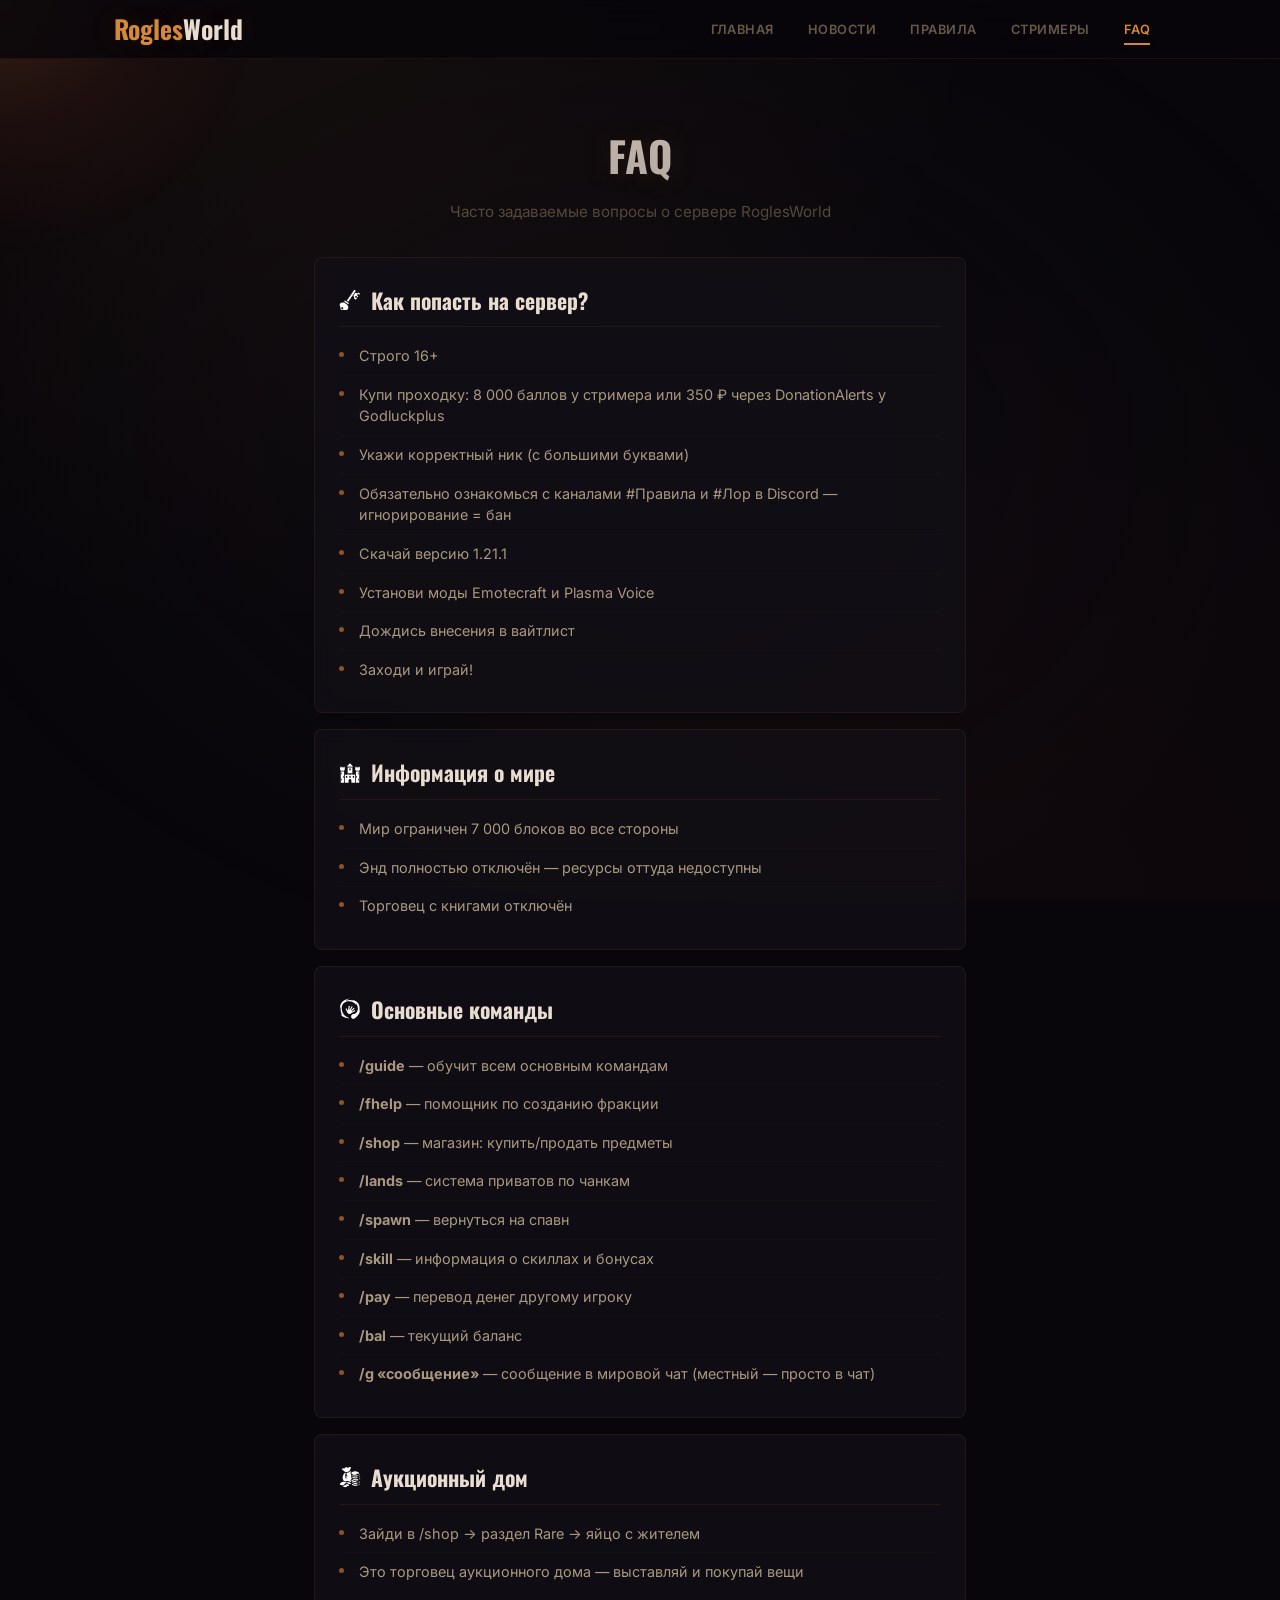
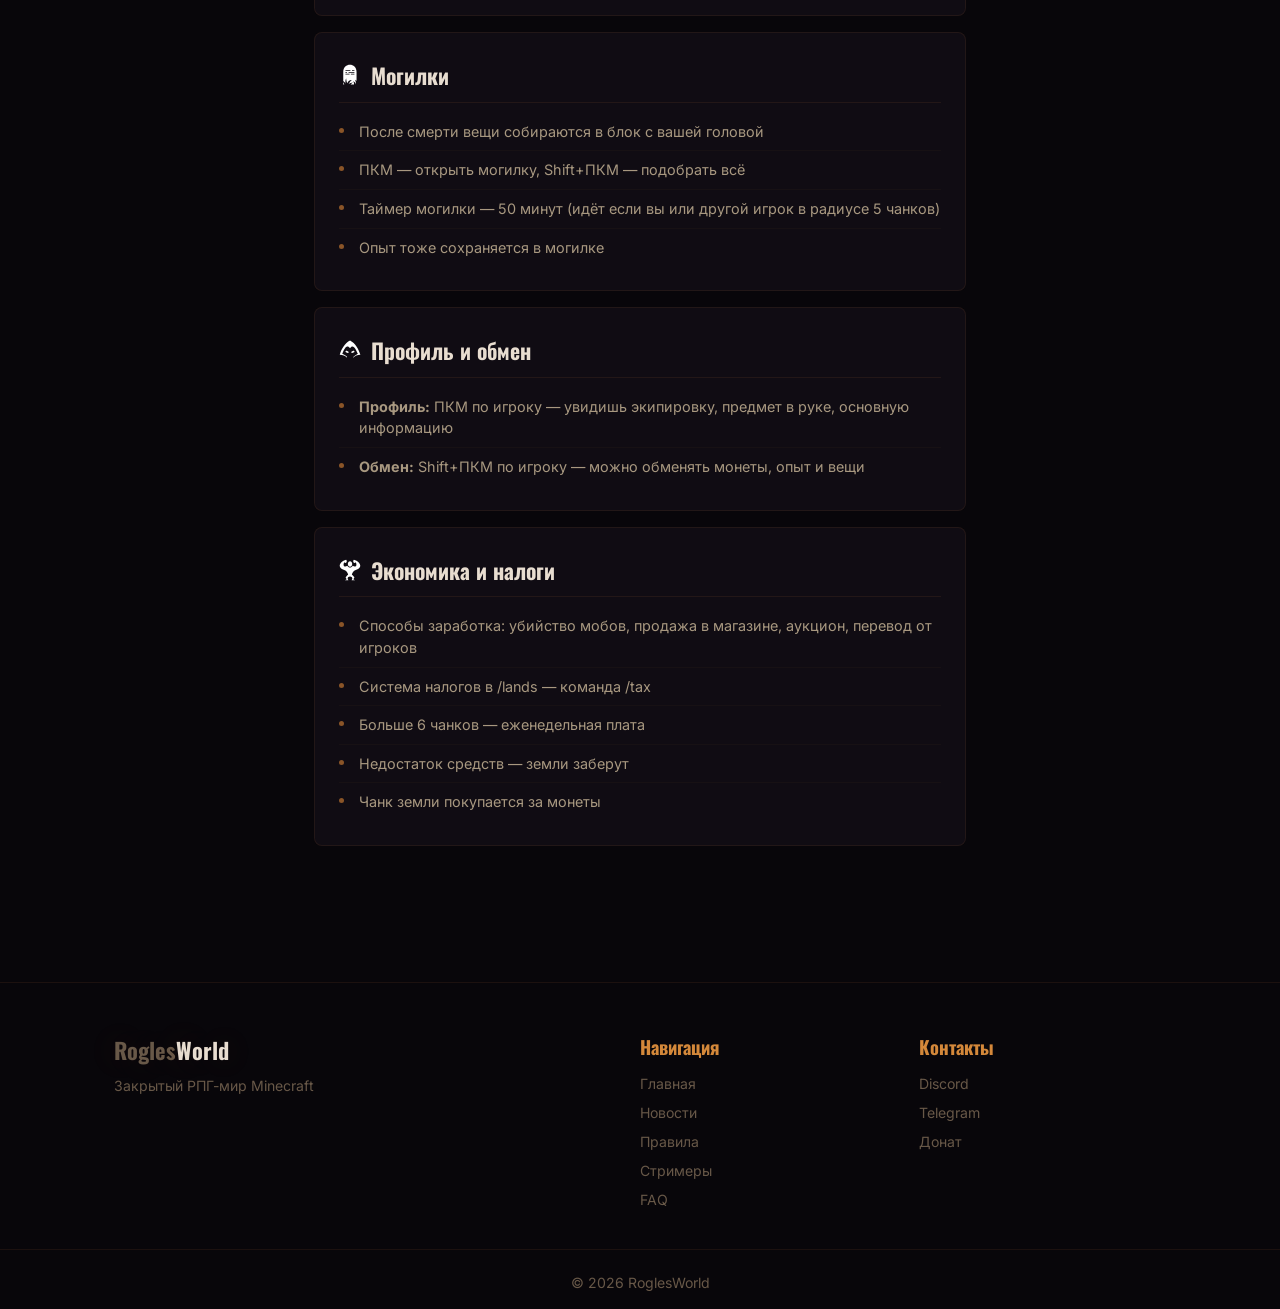
==== faq.html @ ba413aa5 "Add FAQ page from Discord, add nav links on all pages" ====
<!DOCTYPE html>
<html lang="ru">
<head>
    <meta charset="UTF-8">
    <meta name="viewport" content="width=device-width, initial-scale=1.0">
    <title>FAQ — RoglesWorld</title>
    <link rel="stylesheet" href="style.css">
</head>
<body>
    <nav>
        <div class="wrap">
            <a href="index.html" class="brand">Rogles<span>World</span></a>
            <button class="burger" id="burger" aria-label="Меню"><span></span><span></span><span></span></button>
            <ul class="menu" id="navLinks">
                <li><a href="index.html">Главная</a></li>
                <li><a href="news.html">Новости</a></li>
                <li><a href="rules.html">Правила</a></li>
                <li><a href="partners.html">Стримеры</a></li>
                <li><a href="faq.html" class="on">FAQ</a></li>
            </ul>
        </div>
    </nav>

    <main class="faq">
        <h1>FAQ</h1>
        <p class="sub">Часто задаваемые вопросы о сервере RoglesWorld</p>

        <div class="rb reveal">
            <h2><img src="icons/key.svg" alt="" width="22" height="22">Как попасть на сервер?</h2>
            <ul>
                <li>Строго 16+</li>
                <li>Купи проходку: 8 000 баллов у стримера или 350 ₽ через DonationAlerts у Godluckplus</li>
                <li>Укажи корректный ник (с большими буквами)</li>
                <li>Обязательно ознакомься с каналами #Правила и #Лор в Discord — игнорирование = бан</li>
                <li>Скачай версию 1.21.1</li>
                <li>Установи моды Emotecraft и Plasma Voice</li>
                <li>Дождись внесения в вайтлист</li>
                <li>Заходи и играй!</li>
            </ul>
        </div>

        <div class="rb reveal">
            <h2><img src="icons/battlement.svg" alt="" width="22" height="22">Информация о мире</h2>
            <ul>
                <li>Мир ограничен 7 000 блоков во все стороны</li>
                <li>Энд полностью отключён — ресурсы оттуда недоступны</li>
                <li>Торговец с книгами отключён</li>
            </ul>
        </div>

        <div class="rb reveal">
            <h2><img src="icons/magic-swirl.svg" alt="" width="22" height="22">Основные команды</h2>
            <ul>
                <li><strong>/guide</strong> — обучит всем основным командам</li>
                <li><strong>/fhelp</strong> — помощник по созданию фракции</li>
                <li><strong>/shop</strong> — магазин: купить/продать предметы</li>
                <li><strong>/lands</strong> — система приватов по чанкам</li>
                <li><strong>/spawn</strong> — вернуться на спавн</li>
                <li><strong>/skill</strong> — информация о скиллах и бонусах</li>
                <li><strong>/pay</strong> — перевод денег другому игроку</li>
                <li><strong>/bal</strong> — текущий баланс</li>
                <li><strong>/g «сообщение»</strong> — сообщение в мировой чат (местный — просто в чат)</li>
            </ul>
        </div>

        <div class="rb reveal">
            <h2><img src="icons/cash.svg" alt="" width="22" height="22">Аукционный дом</h2>
            <ul>
                <li>Зайди в /shop → раздел Rare → яйцо с жителем</li>
                <li>Это торговец аукционного дома — выставляй и покупай вещи</li>
            </ul>
        </div>

        <div class="rb reveal">
            <h2><img src="icons/tombstone.svg" alt="" width="22" height="22">Могилки</h2>
            <ul>
                <li>После смерти вещи собираются в блок с вашей головой</li>
                <li>ПКМ — открыть могилку, Shift+ПКМ — подобрать всё</li>
                <li>Таймер могилки — 50 минут (идёт если вы или другой игрок в радиусе 5 чанков)</li>
                <li>Опыт тоже сохраняется в могилке</li>
            </ul>
        </div>

        <div class="rb reveal">
            <h2><img src="icons/hooded-figure.svg" alt="" width="22" height="22">Профиль и обмен</h2>
            <ul>
                <li><strong>Профиль:</strong> ПКМ по игроку — увидишь экипировку, предмет в руке, основную информацию</li>
                <li><strong>Обмен:</strong> Shift+ПКМ по игроку — можно обменять монеты, опыт и вещи</li>
            </ul>
        </div>

        <div class="rb reveal">
            <h2><img src="icons/muscle-up.svg" alt="" width="22" height="22">Экономика и налоги</h2>
            <ul>
                <li>Способы заработка: убийство мобов, продажа в магазине, аукцион, перевод от игроков</li>
                <li>Система налогов в /lands — команда /tax</li>
                <li>Больше 6 чанков — еженедельная плата</li>
                <li>Недостаток средств — земли заберут</li>
                <li>Чанк земли покупается за монеты</li>
            </ul>
        </div>
    </main>

    <footer class="foot">
        <div class="wrap">
            <div><a href="index.html" class="brand">Rogles<span>World</span></a><p>Закрытый РПГ-мир Minecraft</p></div>
            <div><h4>Навигация</h4><a href="index.html">Главная</a><a href="news.html">Новости</a><a href="rules.html">Правила</a><a href="partners.html">Стримеры</a><a href="faq.html">FAQ</a></div>
            <div><h4>Контакты</h4><a href="https://discord.com/invite/syaFtpHVnV" target="_blank">Discord</a><a href="https://t.me/roglesworld" target="_blank">Telegram</a><a href="https://www.donationalerts.com/r/godluckplus" target="_blank">Донат</a></div>
        </div>
        <div class="copy"><p>&copy; 2026 RoglesWorld</p></div>
    </footer>
    <script src="script.js"></script>
</body>
</html>
---- style.css ----
@import url('https://fonts.googleapis.com/css2?family=Oswald:wght@400;500;600;700&family=Inter:wght@400;500;600;700&display=swap');

*{margin:0;padding:0;box-sizing:border-box}

:root{
    --bg:#08060a;
    --bg2:#0d0b10;
    --surface:rgba(18,15,22,0.85);
    --surface2:rgba(24,20,30,0.9);
    --border:rgba(200,121,58,0.1);
    --border2:rgba(200,121,58,0.2);
    --copper:#d4883a;
    --copper-light:#e8a555;
    --copper-dim:#8a5528;
    --copper-glow:rgba(212,136,58,0.15);
    --copper-glow2:rgba(212,136,58,0.06);
    --rust:#c04030;
    --rust-glow:rgba(192,64,48,0.15);
    --text:#e8ddd0;
    --text2:#a89880;
    --text3:#685848;
    --green:#5ab848;
    --green-glow:rgba(90,184,72,0.2);
}

html{scroll-behavior:smooth}

body{
    font-family:'Inter',sans-serif;
    background:var(--bg);color:var(--text);
    line-height:1.7;font-size:16px;overflow-x:hidden;
}

body::before{
    content:'';position:fixed;inset:0;z-index:0;pointer-events:none;
    background:
        radial-gradient(ellipse at 20% 0%,rgba(212,136,58,0.06) 0%,transparent 50%),
        radial-gradient(ellipse at 80% 100%,rgba(192,64,48,0.04) 0%,transparent 50%),
        radial-gradient(ellipse at 50% 50%,rgba(18,15,22,0.5) 0%,transparent 80%);
    animation:bgShift 20s ease infinite alternate;
}

@keyframes bgShift{
    0%{background-position:0% 0%}
    50%{background-position:50% 50%}
    100%{background-position:100% 100%}
}

.mouse-glow{
    position:fixed;pointer-events:none;z-index:0;
    width:600px;height:600px;
    border-radius:50%;
    background:radial-gradient(circle,rgba(212,136,58,0.18) 0%,rgba(192,64,48,0.08) 30%,transparent 60%);
    transform:translate(-50%,-50%);
    transition:left 0.3s ease-out,top 0.3s ease-out;
    will-change:left,top;
}

.particle{
    position:fixed;pointer-events:none;z-index:0;
    width:2px;height:2px;
    border-radius:50%;
    background:var(--copper);
    opacity:0;
    animation:particleFloat linear infinite;
}

@keyframes particleFloat{
    0%{opacity:0;transform:translateY(0) scale(1)}
    10%{opacity:0.8}
    90%{opacity:0.2}
    100%{opacity:0;transform:translateY(-100vh) scale(0.3)}
}

.wrap{max-width:1100px;margin:0 auto;padding:0 24px;position:relative;z-index:1}

nav{
    position:fixed;top:0;left:0;right:0;z-index:100;
    background:rgba(8,6,10,0.8);backdrop-filter:blur(20px);
    border-bottom:1px solid var(--border);
}

nav .wrap{display:flex;align-items:center;justify-content:space-between;height:58px}

.brand{
    font-family:'Oswald',cursive;font-size:1.6rem;font-weight:700;
    color:var(--copper);text-decoration:none;
    text-shadow:0 0 30px var(--copper-glow);
}

.brand span{color:var(--text)}

.menu{display:flex;list-style:none;gap:2px}

.menu a{
    color:var(--text3);text-decoration:none;
    padding:8px 16px;font-size:0.8rem;font-weight:600;
    letter-spacing:0.5px;transition:all 0.3s;
    text-transform:uppercase;position:relative;
}

.menu a:hover{color:var(--text)}

.menu a.on{color:var(--copper)}

.menu a.on::after{
    content:'';position:absolute;bottom:0;left:16px;right:16px;
    height:2px;background:var(--copper);
    box-shadow:0 0 8px var(--copper-glow);
}

.burger{display:none;flex-direction:column;gap:5px;background:none;border:none;cursor:pointer;padding:4px}
.burger span{display:block;width:22px;height:2px;background:var(--copper);border-radius:1px;transition:0.3s}

.hero{
    padding:160px 0 100px;position:relative;overflow:hidden;
}

.hero::before{
    content:'';position:absolute;top:0;left:50%;transform:translateX(-50%);
    width:800px;height:800px;
    background:radial-gradient(circle,rgba(212,136,58,0.08) 0%,transparent 60%);
    pointer-events:none;
}

.hero .wrap{position:relative}

.hero-badge{
    display:inline-flex;align-items:center;gap:8px;
    font-size:0.75rem;font-weight:600;color:var(--green);
    text-transform:uppercase;letter-spacing:1.5px;
    margin-bottom:24px;
    background:rgba(90,184,72,0.06);
    border:1px solid rgba(90,184,72,0.15);
    padding:6px 16px;
    border-radius:20px;
}

.hero-badge .dot{
    width:6px;height:6px;background:var(--green);border-radius:50%;
    box-shadow:0 0 8px var(--green-glow);
    animation:pulse 2s ease infinite;
}

@keyframes pulse{0%,100%{opacity:1;transform:scale(1)}50%{opacity:.4;transform:scale(.8)}}

.hero h1{
    font-family:'Oswald',cursive;font-size:clamp(3.8rem,11vw,7rem);
    font-weight:700;line-height:0.95;margin-bottom:28px;
    color:var(--text);position:relative;
}

.hero h1 em{
    font-style:normal;color:var(--copper);
    text-shadow:0 0 40px var(--copper-glow);
}

.hero-desc{
    font-size:1.2rem;color:var(--text2);
    max-width:500px;margin-bottom:32px;line-height:1.7;
}

.hero-stats{display:flex;gap:0;flex-wrap:wrap;margin-bottom:32px}

.hs{
    padding:12px 28px;position:relative;
    text-align:center;
}

.hs:not(:last-child)::after{
    content:'';position:absolute;right:0;top:20%;bottom:20%;
    width:1px;background:var(--border2);
}

.hs strong{
    font-family:'Oswald',cursive;font-size:1.7rem;
    color:var(--copper);line-height:1.2;display:block;
    text-shadow:0 0 20px var(--copper-glow);
}

.hs span{font-size:0.68rem;color:var(--text3);text-transform:uppercase;letter-spacing:1.5px}

.hero-btns{display:flex;gap:12px;flex-wrap:wrap}

.btn{
    display:inline-flex;align-items:center;gap:6px;
    background:var(--copper);color:var(--bg);
    text-decoration:none;padding:10px 24px;
    font-size:0.88rem;font-weight:700;
    border:none;cursor:pointer;transition:all 0.3s;
    font-family:'Inter',sans-serif;border-radius:6px;
    box-shadow:0 0 20px rgba(212,136,58,0.15);
}

.btn:hover{
    box-shadow:0 0 30px rgba(212,136,58,0.3);
    transform:translateY(-1px);
}

.btn.outline{
    background:transparent;color:var(--copper);
    border:1px solid var(--border2);
    box-shadow:none;
}

.btn.outline:hover{
    background:var(--copper-glow2);
    border-color:var(--copper);
    box-shadow:0 0 20px var(--copper-glow);
}

.btn.rust{background:var(--rust);box-shadow:0 0 20px var(--rust-glow)}
.btn.rust:hover{box-shadow:0 0 30px rgba(192,64,48,0.3)}

.sep{
    height:1px;margin:0 auto;max-width:120px;
    background:linear-gradient(90deg,transparent,var(--border2),transparent);
}

section{position:relative;z-index:1}

.features{padding:80px 0 60px}

.features h2{
    font-family:'Oswald',cursive;font-size:2.2rem;
    color:var(--text);margin-bottom:8px;
}

.features .sub{color:var(--text3);margin-bottom:40px;font-size:0.95rem}

.fgrid{
    display:grid;grid-template-columns:repeat(4,1fr);gap:16px;
}

.fc{
    background:var(--surface);backdrop-filter:blur(10px);
    border:1px solid var(--border);
    padding:24px 20px;transition:all 0.3s;
    border-radius:8px;position:relative;overflow:hidden;
}

.fc::before{
    content:'';position:absolute;top:0;left:0;right:0;height:2px;
    background:linear-gradient(90deg,transparent,var(--copper-glow),transparent);
    opacity:0;transition:opacity 0.3s;
}

.fc:hover{
    border-color:var(--copper);
    transform:translateY(-6px) scale(1.02);
    box-shadow:0 12px 40px rgba(0,0,0,0.4),0 0 30px var(--copper-glow);
}

.fc:hover::before{opacity:1}

.fc:hover .fi{
    background:rgba(0,210,255,0.18);
    border-color:rgba(0,210,255,0.3);
    transform:scale(1.1);
    box-shadow:0 0 20px rgba(0,210,255,0.15);
}

.fc .fi{
    width:40px;height:40px;margin-bottom:14px;display:flex;
    align-items:center;justify-content:center;
    background:rgba(0,210,255,0.1);border-radius:8px;
    border:1px solid rgba(0,210,255,0.15);
    transition:all 0.3s;
}

.fc .fi svg{width:20px;height:20px;fill:var(--copper)}

.fc .fi img{width:28px;height:28px}

.fc h3{
    font-family:'Oswald',cursive;font-size:1.25rem;
    color:var(--text);margin-bottom:6px;font-weight:700;
}

.fc p{color:var(--text2);font-size:0.88rem;line-height:1.5}

.pass{padding:80px 0;position:relative}

.pass::before{
    content:'';position:absolute;top:0;left:0;right:0;bottom:0;
    background:
        radial-gradient(ellipse at 30% 50%,rgba(212,136,58,0.04) 0%,transparent 50%),
        radial-gradient(ellipse at 70% 50%,rgba(192,64,48,0.03) 0%,transparent 50%);
    pointer-events:none;
}

.pass h2{
    font-family:'Oswald',cursive;font-size:2.2rem;
    color:var(--text);text-align:center;margin-bottom:8px;
}

.pass .sub{text-align:center;color:var(--text3);margin-bottom:40px;font-size:0.92rem}

.pgrid{display:grid;grid-template-columns:1fr 1fr;gap:20px;position:relative;z-index:1}

.pc{
    background:var(--surface);backdrop-filter:blur(10px);
    border:1px solid var(--border);
    padding:28px 24px;position:relative;
    border-radius:10px;overflow:hidden;
    transition:all 0.3s;
}

.pc:hover{
    border-color:var(--copper);
    box-shadow:0 12px 40px rgba(0,0,0,0.4),0 0 25px var(--copper-glow2);
    transform:translateY(-4px);
}

.pc::before{
    content:'';position:absolute;top:0;left:0;right:0;height:3px;
    border-radius:10px 10px 0 0;
}

.pc:first-child::before{background:linear-gradient(90deg,var(--copper),var(--copper-light))}
.pc:last-child::before{background:linear-gradient(90deg,var(--rust),var(--copper))}

.pc .tag{
    position:absolute;top:16px;right:16px;
    background:var(--copper-glow);color:var(--copper);
    font-size:0.65rem;font-weight:700;
    padding:4px 10px;text-transform:uppercase;letter-spacing:1px;
    border-radius:4px;
}

.pc:last-child .tag{background:var(--rust-glow);color:var(--rust)}

.pc h3{
    font-family:'Oswald',cursive;font-size:1.5rem;
    color:var(--text);margin-bottom:8px;font-weight:700;
}

.pc .price{
    font-size:1.4rem;font-weight:700;color:var(--copper);margin-bottom:16px;
    text-shadow:0 0 15px var(--copper-glow);
}

.pc .price span{
    font-size:0.85rem;font-weight:400;color:var(--text3);
    text-shadow:none;
}

.pl{list-style:none;margin-bottom:20px}

.pl li{
    padding:7px 0 7px 20px;color:var(--text2);
    font-size:0.9rem;position:relative;
    border-bottom:1px solid rgba(200,121,58,0.05);
}

.pl li::before{
    content:'';position:absolute;left:0;top:14px;
    width:6px;height:6px;border-radius:50%;
    background:var(--copper-dim);
}

.steps{padding:80px 0}

.steps h2{
    font-family:'Oswald',cursive;font-size:2.2rem;
    color:var(--text);text-align:center;margin-bottom:40px;
}

.srow{
    display:flex;gap:20px;flex-wrap:wrap;justify-content:center;
    position:relative;
}

.srow::before{
    content:'';position:absolute;top:28px;left:10%;right:10%;
    height:2px;background:linear-gradient(90deg,transparent,var(--border2),var(--border2),transparent);
    z-index:0;
}

.sc{
    background:var(--surface);backdrop-filter:blur(10px);
    border:1px solid var(--border);
    padding:24px 28px;text-align:center;width:180px;
    border-radius:8px;position:relative;z-index:1;
    transition:all 0.3s;cursor:pointer;
    text-decoration:none;display:block;
    color:inherit;
}

.sc:hover{
    border-color:var(--copper);
    transform:translateY(-6px) scale(1.05);
    box-shadow:0 12px 40px rgba(0,0,0,0.5),0 0 35px var(--copper-glow);
}

.sc:hover .sn{
    background:var(--copper);color:var(--bg);
    box-shadow:0 0 20px var(--copper-glow);
}

.sc .sn{
    font-family:'Oswald',cursive;font-size:1.4rem;
    color:var(--copper);margin-bottom:6px;font-weight:700;
    width:40px;height:40px;display:inline-flex;
    align-items:center;justify-content:center;
    background:var(--copper-glow);border-radius:50%;
    text-shadow:0 0 10px var(--copper-glow);
    transition:all 0.3s;
}

.sc h4{font-size:0.88rem;color:var(--text);margin-bottom:4px;font-weight:600}

.sc p{color:var(--text3);font-size:0.78rem;line-height:1.4}

.modal-overlay{
    position:fixed;inset:0;z-index:200;
    background:rgba(0,0,0,0.7);backdrop-filter:blur(6px);
    display:none;align-items:center;justify-content:center;
    opacity:0;transition:opacity 0.3s;
}

.modal-overlay.on{display:flex;opacity:1}

.modal{
    background:var(--surface2);backdrop-filter:blur(20px);
    border:1px solid var(--border2);
    padding:36px 32px;max-width:420px;width:90%;
    border-radius:12px;text-align:center;
    position:relative;
    box-shadow:0 20px 60px rgba(0,0,0,0.5),0 0 40px var(--copper-glow2);
    transform:scale(0.9);transition:transform 0.3s;
}

.modal-overlay.on .modal{transform:scale(1)}

.modal-close{
    position:absolute;top:12px;right:16px;
    background:none;border:none;color:var(--text3);
    font-size:1.4rem;cursor:pointer;line-height:1;
    transition:color 0.2s;
}

.modal-close:hover{color:var(--copper)}

.modal h3{
    font-family:'Oswald',cursive;font-size:1.5rem;
    color:var(--text);margin-bottom:12px;font-weight:700;
}

.modal p{color:var(--text2);font-size:0.95rem;line-height:1.6}

.modal .modal-icon{
    font-size:2.5rem;margin-bottom:16px;display:block;
}

.warn{
    max-width:580px;margin:0 auto;
    background:rgba(192,64,48,0.06);
    border:1px solid rgba(192,64,48,0.12);
    padding:16px 24px;text-align:center;
    color:var(--text2);font-size:0.9rem;
    border-radius:8px;
}

.warn::before{content:'⚠ '}

.news-sec{padding:80px 0}

.news-sec h2{
    font-family:'Oswald',cursive;font-size:2.2rem;
    color:var(--text);text-align:center;margin-bottom:8px;
}

.news-sec .sub{text-align:center;color:var(--text3);margin-bottom:24px;font-size:0.92rem}

.tgbox{max-width:580px;margin:0 auto}

.news-sec .more{text-align:center;margin-top:20px}

.foot{
    border-top:1px solid var(--border);padding:48px 0 0;margin-top:40px;
}

.foot .wrap{display:grid;grid-template-columns:2fr 1fr 1fr;gap:32px;padding-bottom:32px}

.foot .brand{font-size:1.4rem}

.foot p{color:var(--text3);margin-top:6px;font-size:0.88rem;line-height:1.5}

.foot h4{font-family:'Oswald',cursive;color:var(--copper);margin-bottom:10px;font-size:1.15rem}

.foot a{display:block;color:var(--text3);text-decoration:none;margin-bottom:5px;font-size:0.88rem;transition:color 0.2s}

.foot a:hover{color:var(--copper)}

.foot .copy{border-top:1px solid var(--border);padding:16px 0;text-align:center;color:var(--text3);font-size:0.78rem}

.rules{max-width:700px;margin:0 auto;padding:120px 24px 80px}

.rules h1{
    font-family:'Oswald',cursive;font-size:2.6rem;
    color:var(--text);margin-bottom:32px;
    text-shadow:0 0 30px var(--copper-glow);
}

.rb{
    background:var(--surface);backdrop-filter:blur(10px);
    border:1px solid var(--border);
    padding:24px;margin-bottom:16px;border-radius:8px;
}

.rb h2{
    font-family:'Oswald',cursive;font-size:1.35rem;
    color:var(--text);margin-bottom:10px;font-weight:700;
    border-bottom:1px solid var(--border);padding-bottom:8px;
    display:flex;align-items:center;gap:10px;
}

.rb h2 img{width:22px;height:22px;flex-shrink:0}

.rb ul{list-style:none}

.rb li{
    padding:8px 0 8px 20px;color:var(--text2);
    font-size:0.9rem;position:relative;line-height:1.5;
    border-bottom:1px solid rgba(200,121,58,0.04);
}

.rb li::before{
    content:'';position:absolute;left:0;top:15px;
    width:5px;height:5px;border-radius:50%;background:var(--copper-dim);
}

.rb li:last-child{border:none}

.rb li.sub{padding-left:32px;color:var(--text3);font-size:0.85rem}
.rb li.sub::before{width:4px;height:4px;background:var(--text3)}

.mapp{padding-top:58px;min-height:100vh;display:flex;flex-direction:column}
.mapp iframe{width:100%;height:calc(100vh - 58px);border:none}

.partners{max-width:720px;margin:0 auto;padding:120px 24px 80px;text-align:center}

.partners h1{
    font-family:'Oswald',cursive;font-size:2.6rem;
    color:var(--text);margin-bottom:8px;
    text-shadow:0 0 30px var(--copper-glow);
}

.partners .sub{text-align:center;color:var(--text3);margin-bottom:32px;font-size:0.95rem}

.pn{
    display:flex;gap:20px;text-align:left;
    background:var(--surface);backdrop-filter:blur(10px);
    border:1px solid var(--border);
    padding:24px;margin-bottom:16px;border-radius:10px;
    transition:all 0.3s;
}

.pn:hover{border-color:var(--border2);box-shadow:0 4px 20px rgba(0,0,0,0.2)}

.pa{
    width:60px;height:60px;min-width:60px;
    background:linear-gradient(135deg,var(--copper-dim),var(--copper));
    border-radius:10px;display:flex;align-items:center;justify-content:center;
    font-size:1.4rem;font-weight:700;color:var(--bg);
    position:relative;overflow:hidden;
    box-shadow:0 0 20px var(--copper-glow);
}

.pa .av{position:absolute;inset:0;width:100%;height:100%;object-fit:cover;display:none;border-radius:10px}
.pa .av.on{display:block}
.pa .av.on+.fb{display:none}

.pi h3{font-size:1.15rem;color:var(--text);font-weight:600;margin-bottom:2px}

.pi .role{
    color:var(--copper);font-size:0.72rem;font-weight:600;
    text-transform:uppercase;letter-spacing:0.5px;margin-bottom:6px;
}

.pi .desc{color:var(--text2);font-size:0.9rem;line-height:1.5;margin-bottom:10px}

.pi .links{display:flex;gap:8px;flex-wrap:wrap}

.pi .links a{
    background:var(--copper-glow2);color:var(--copper);
    text-decoration:none;padding:5px 12px;border-radius:6px;
    font-size:0.78rem;font-weight:600;border:1px solid var(--border);
    transition:all 0.2s;
}

.pi .links a:hover{
    background:var(--copper-glow);border-color:var(--copper);
    box-shadow:0 0 10px var(--copper-glow);
}

.bcome{
    text-align:center;background:var(--surface);backdrop-filter:blur(10px);
    border:1px solid var(--border);padding:28px;border-radius:10px;
}

.bcome h2{font-family:'Oswald',cursive;font-size:1.5rem;color:var(--text);margin-bottom:8px}

.bcome p{color:var(--text2);max-width:400px;margin:0 auto 12px;font-size:0.9rem}

.newsp{max-width:700px;margin:0 auto;padding:120px 24px 80px;text-align:center}

.newsp h1{
    font-family:'Oswald',cursive;font-size:2.6rem;
    color:var(--text);margin-bottom:8px;
    text-shadow:0 0 30px var(--copper-glow);
}

.newsp .sub{text-align:center;color:var(--text3);margin-bottom:32px;font-size:0.95rem}

.faq{max-width:700px;margin:0 auto;padding:120px 24px 80px;text-align:center}

.faq h1{
    font-family:'Oswald',cursive;font-size:2.6rem;
    color:var(--text);margin-bottom:8px;
    text-shadow:0 0 30px var(--copper-glow);
}

.faq .sub{text-align:center;color:var(--text3);margin-bottom:32px;font-size:0.95rem}

.faq .rb{text-align:left}

.njoin{
    text-align:center;background:var(--surface);backdrop-filter:blur(10px);
    border:1px solid var(--border);padding:24px;margin-top:28px;border-radius:10px;
}

.njoin p{color:var(--text2);margin-bottom:12px;font-size:0.9rem}

.tg-empty{
    text-align:center;padding:48px 24px;
    background:var(--glass);backdrop-filter:blur(16px);
    border:1px solid var(--glass-border);border-radius:14px;
}

.tg-empty p{color:var(--text2);margin-bottom:18px;font-size:1.05rem}

.reveal{
    opacity:0;
    transform:translateY(40px);
    transition:opacity 0.7s ease,transform 0.7s ease;
}
.reveal.visible{
    opacity:1;
    transform:translateY(0);
}

.hero-badge,.hero h1,.hero-desc,.hero-stats,.hero-btns{
    opacity:0;
    transform:translateY(30px);
}
.hero-badge.on,.hero h1.on,.hero-desc.on,.hero-stats.on,.hero-btns.on{
    opacity:1;
    transform:translateY(0);
    transition:opacity 0.6s ease,transform 0.6s ease;
}

.fc{transition:all 0.4s cubic-bezier(0.175,0.885,0.32,1.275)}
.pc{transition:all 0.4s cubic-bezier(0.175,0.885,0.32,1.275)}
.sc{transition:all 0.4s cubic-bezier(0.175,0.885,0.32,1.275)}

@media(max-width:768px){
    .burger{display:flex}
    .menu{
        display:none;position:absolute;top:58px;left:0;right:0;
        flex-direction:column;background:rgba(8,6,10,0.95);
        backdrop-filter:blur(20px);
        padding:16px;border-bottom:1px solid var(--border);
    }
    .menu.open{display:flex}
    .burger.on span:nth-child(1){transform:rotate(45deg) translate(5px,5px)}
    .burger.on span:nth-child(2){opacity:0}
    .burger.on span:nth-child(3){transform:rotate(-45deg) translate(5px,-5px)}
    .fgrid{grid-template-columns:1fr 1fr}
    .pgrid{grid-template-columns:1fr}
    .srow{flex-direction:column;align-items:center}
    .srow::before{display:none}
    .sc{width:100%;max-width:260px}
    .foot .wrap{grid-template-columns:1fr;text-align:center}
    .pn{flex-direction:column;align-items:center;text-align:center}
    .pi .links{justify-content:center}
    .hero{text-align:center}
    .hero-desc{margin-left:auto;margin-right:auto}
    .hero-stats{justify-content:center}
    .hero-btns{justify-content:center}
}

@media(max-width:480px){
    .fgrid{grid-template-columns:1fr}
    .hs{padding:8px 16px}
}
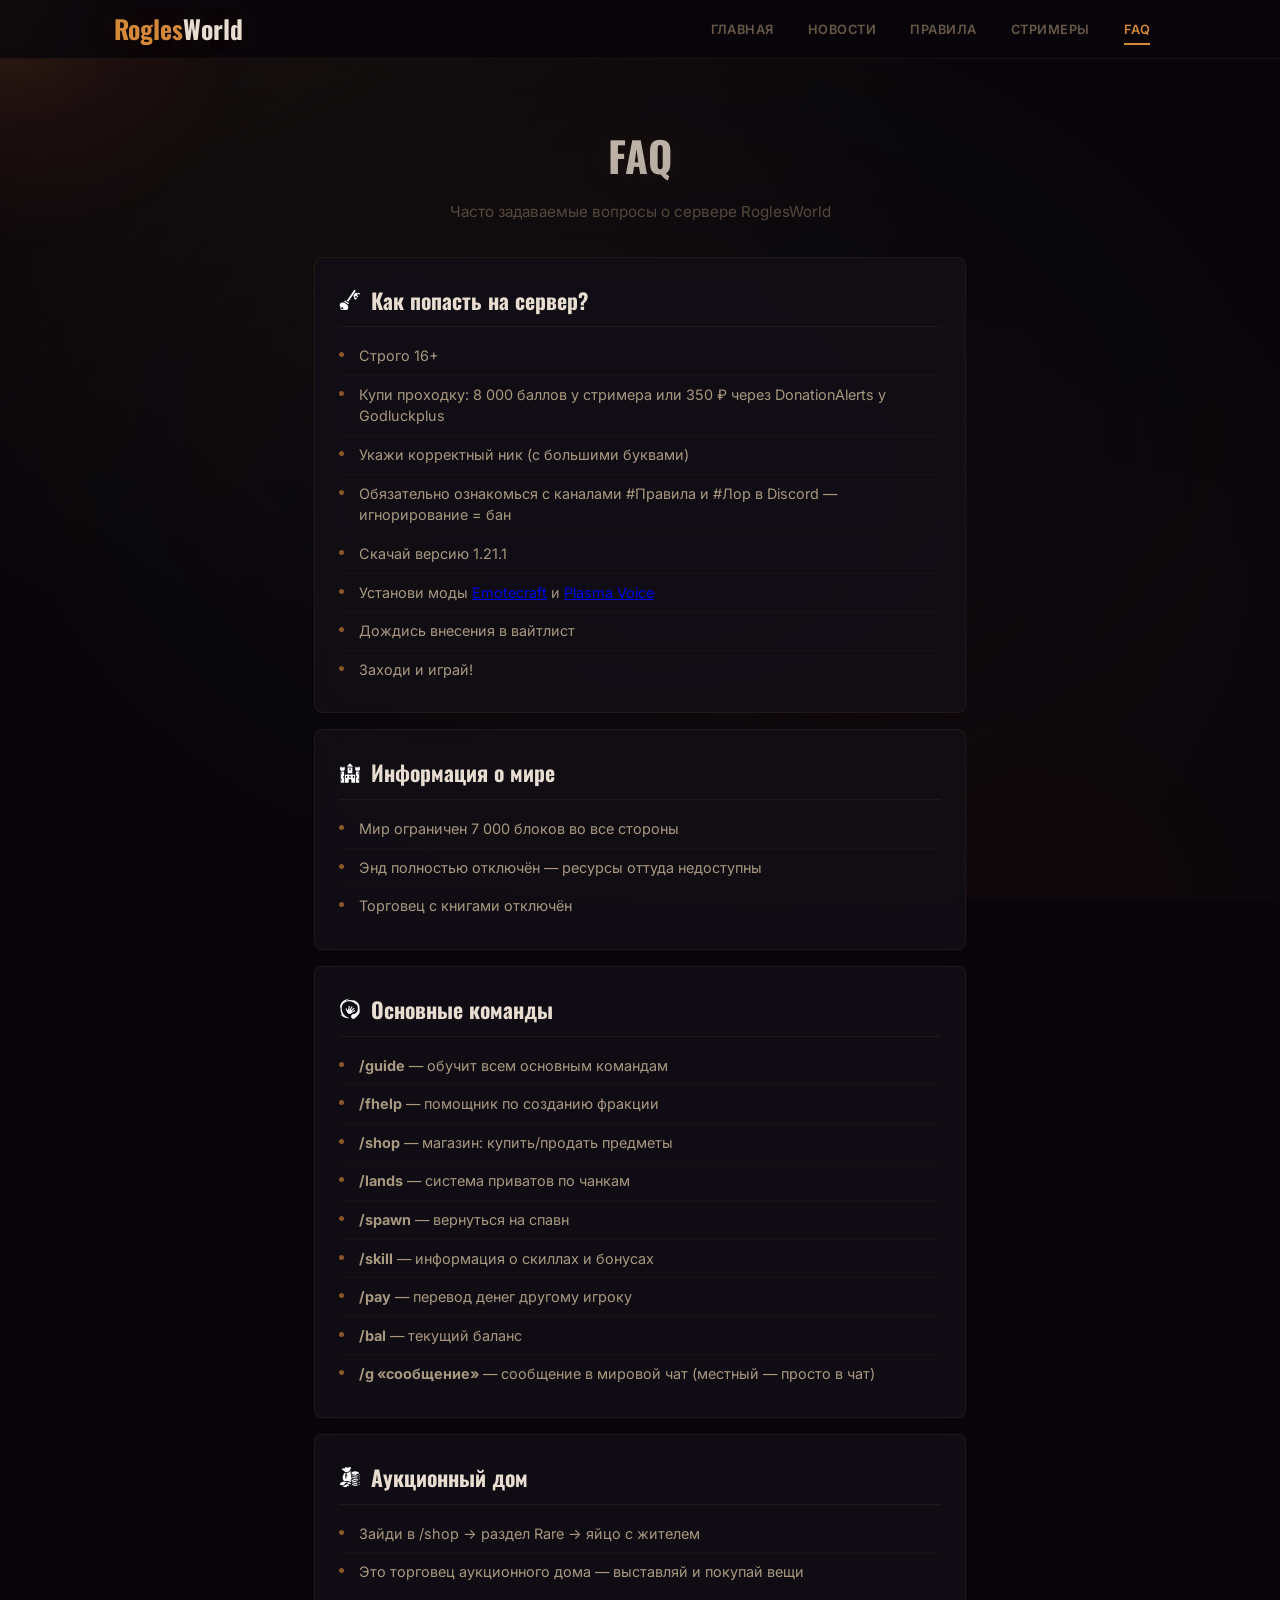
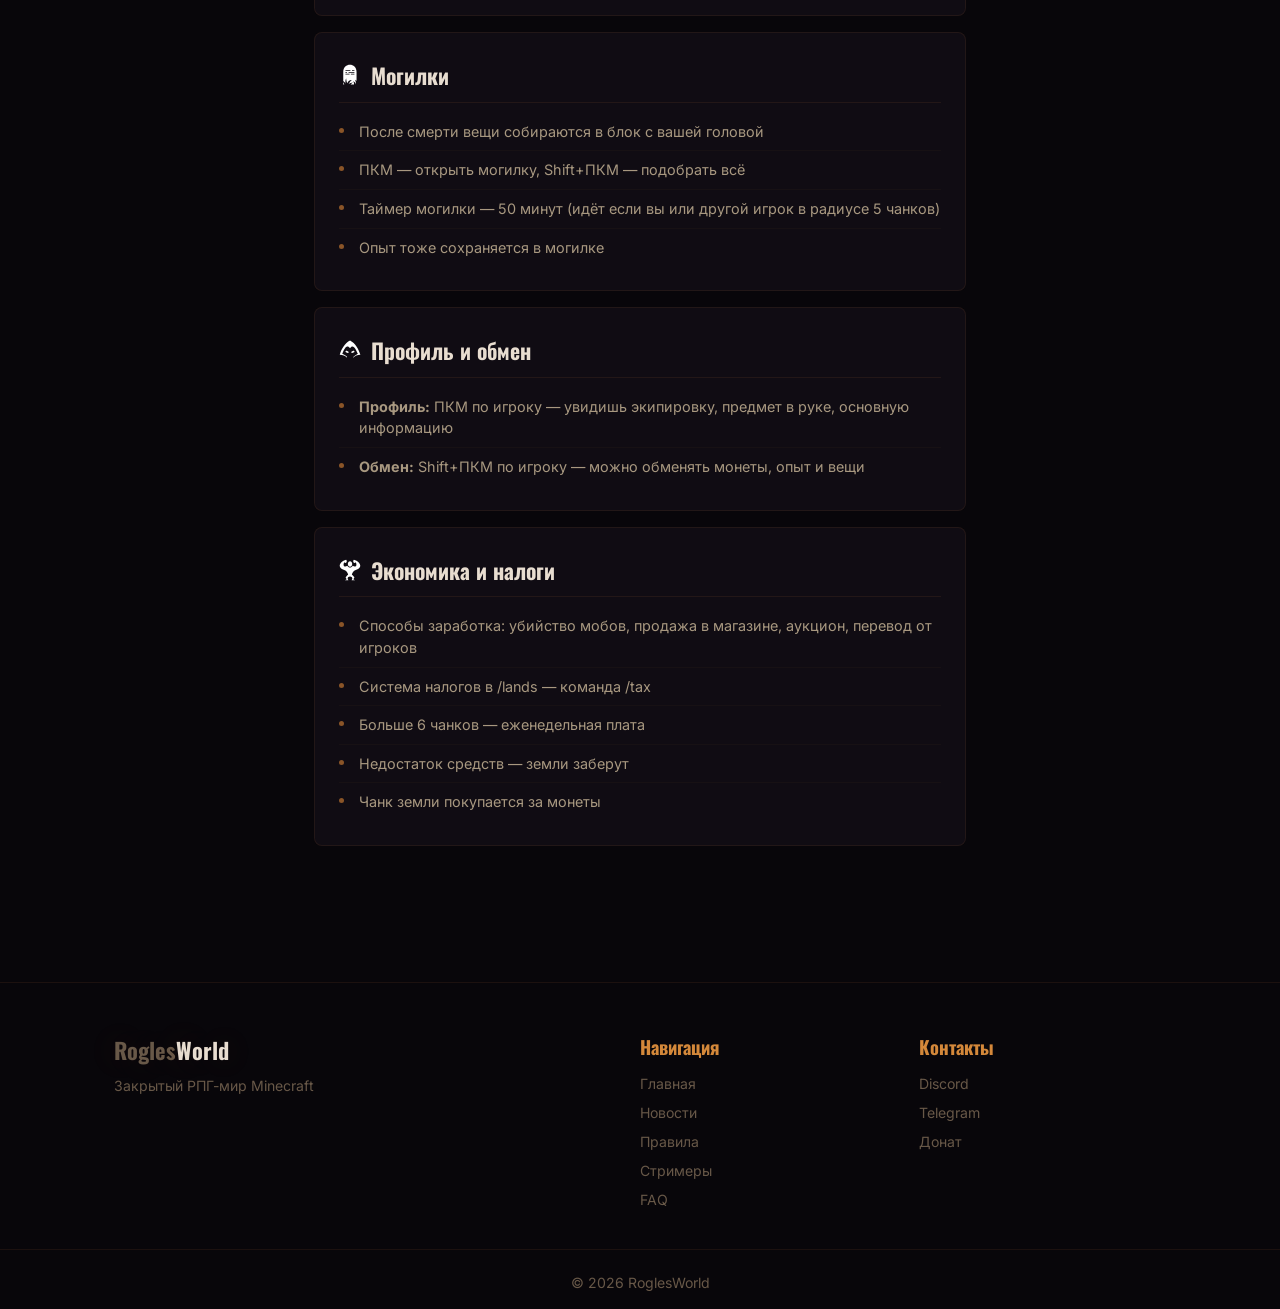
==== commit f5a83c3a: "Add favicon, specific mod links, minify CSS/JS, exclude backups from deploy" ====
--- a/faq.html
+++ b/faq.html
@@ -4,6 +4,7 @@
     <meta charset="UTF-8">
     <meta name="viewport" content="width=device-width, initial-scale=1.0">
     <title>FAQ — RoglesWorld</title>
+    <link rel="icon" type="image/svg+xml" href="favicon.svg">
     <link rel="stylesheet" href="style.css">
 </head>
 <body>
@@ -33,7 +34,7 @@
                 <li>Укажи корректный ник (с большими буквами)</li>
                 <li>Обязательно ознакомься с каналами #Правила и #Лор в Discord — игнорирование = бан</li>
                 <li>Скачай версию 1.21.1</li>
-                <li>Установи моды Emotecraft и Plasma Voice</li>
+                <li>Установи моды <a href="https://modrinth.com/mod/emotecraft" target="_blank">Emotecraft</a> и <a href="https://modrinth.com/mod/plasmo-voice" target="_blank">Plasma Voice</a></li>
                 <li>Дождись внесения в вайтлист</li>
                 <li>Заходи и играй!</li>
             </ul>
--- a/style.css
+++ b/style.css
@@ -1,697 +1 @@
-@import url('https://fonts.googleapis.com/css2?family=Oswald:wght@400;500;600;700&family=Inter:wght@400;500;600;700&display=swap');
-
-*{margin:0;padding:0;box-sizing:border-box}
-
-:root{
-    --bg:#08060a;
-    --bg2:#0d0b10;
-    --surface:rgba(18,15,22,0.85);
-    --surface2:rgba(24,20,30,0.9);
-    --border:rgba(200,121,58,0.1);
-    --border2:rgba(200,121,58,0.2);
-    --copper:#d4883a;
-    --copper-light:#e8a555;
-    --copper-dim:#8a5528;
-    --copper-glow:rgba(212,136,58,0.15);
-    --copper-glow2:rgba(212,136,58,0.06);
-    --rust:#c04030;
-    --rust-glow:rgba(192,64,48,0.15);
-    --text:#e8ddd0;
-    --text2:#a89880;
-    --text3:#685848;
-    --green:#5ab848;
-    --green-glow:rgba(90,184,72,0.2);
-}
-
-html{scroll-behavior:smooth}
-
-body{
-    font-family:'Inter',sans-serif;
-    background:var(--bg);color:var(--text);
-    line-height:1.7;font-size:16px;overflow-x:hidden;
-}
-
-body::before{
-    content:'';position:fixed;inset:0;z-index:0;pointer-events:none;
-    background:
-        radial-gradient(ellipse at 20% 0%,rgba(212,136,58,0.06) 0%,transparent 50%),
-        radial-gradient(ellipse at 80% 100%,rgba(192,64,48,0.04) 0%,transparent 50%),
-        radial-gradient(ellipse at 50% 50%,rgba(18,15,22,0.5) 0%,transparent 80%);
-    animation:bgShift 20s ease infinite alternate;
-}
-
-@keyframes bgShift{
-    0%{background-position:0% 0%}
-    50%{background-position:50% 50%}
-    100%{background-position:100% 100%}
-}
-
-.mouse-glow{
-    position:fixed;pointer-events:none;z-index:0;
-    width:600px;height:600px;
-    border-radius:50%;
-    background:radial-gradient(circle,rgba(212,136,58,0.18) 0%,rgba(192,64,48,0.08) 30%,transparent 60%);
-    transform:translate(-50%,-50%);
-    transition:left 0.3s ease-out,top 0.3s ease-out;
-    will-change:left,top;
-}
-
-.particle{
-    position:fixed;pointer-events:none;z-index:0;
-    width:2px;height:2px;
-    border-radius:50%;
-    background:var(--copper);
-    opacity:0;
-    animation:particleFloat linear infinite;
-}
-
-@keyframes particleFloat{
-    0%{opacity:0;transform:translateY(0) scale(1)}
-    10%{opacity:0.8}
-    90%{opacity:0.2}
-    100%{opacity:0;transform:translateY(-100vh) scale(0.3)}
-}
-
-.wrap{max-width:1100px;margin:0 auto;padding:0 24px;position:relative;z-index:1}
-
-nav{
-    position:fixed;top:0;left:0;right:0;z-index:100;
-    background:rgba(8,6,10,0.8);backdrop-filter:blur(20px);
-    border-bottom:1px solid var(--border);
-}
-
-nav .wrap{display:flex;align-items:center;justify-content:space-between;height:58px}
-
-.brand{
-    font-family:'Oswald',cursive;font-size:1.6rem;font-weight:700;
-    color:var(--copper);text-decoration:none;
-    text-shadow:0 0 30px var(--copper-glow);
-}
-
-.brand span{color:var(--text)}
-
-.menu{display:flex;list-style:none;gap:2px}
-
-.menu a{
-    color:var(--text3);text-decoration:none;
-    padding:8px 16px;font-size:0.8rem;font-weight:600;
-    letter-spacing:0.5px;transition:all 0.3s;
-    text-transform:uppercase;position:relative;
-}
-
-.menu a:hover{color:var(--text)}
-
-.menu a.on{color:var(--copper)}
-
-.menu a.on::after{
-    content:'';position:absolute;bottom:0;left:16px;right:16px;
-    height:2px;background:var(--copper);
-    box-shadow:0 0 8px var(--copper-glow);
-}
-
-.burger{display:none;flex-direction:column;gap:5px;background:none;border:none;cursor:pointer;padding:4px}
-.burger span{display:block;width:22px;height:2px;background:var(--copper);border-radius:1px;transition:0.3s}
-
-.hero{
-    padding:160px 0 100px;position:relative;overflow:hidden;
-}
-
-.hero::before{
-    content:'';position:absolute;top:0;left:50%;transform:translateX(-50%);
-    width:800px;height:800px;
-    background:radial-gradient(circle,rgba(212,136,58,0.08) 0%,transparent 60%);
-    pointer-events:none;
-}
-
-.hero .wrap{position:relative}
-
-.hero-badge{
-    display:inline-flex;align-items:center;gap:8px;
-    font-size:0.75rem;font-weight:600;color:var(--green);
-    text-transform:uppercase;letter-spacing:1.5px;
-    margin-bottom:24px;
-    background:rgba(90,184,72,0.06);
-    border:1px solid rgba(90,184,72,0.15);
-    padding:6px 16px;
-    border-radius:20px;
-}
-
-.hero-badge .dot{
-    width:6px;height:6px;background:var(--green);border-radius:50%;
-    box-shadow:0 0 8px var(--green-glow);
-    animation:pulse 2s ease infinite;
-}
-
-@keyframes pulse{0%,100%{opacity:1;transform:scale(1)}50%{opacity:.4;transform:scale(.8)}}
-
-.hero h1{
-    font-family:'Oswald',cursive;font-size:clamp(3.8rem,11vw,7rem);
-    font-weight:700;line-height:0.95;margin-bottom:28px;
-    color:var(--text);position:relative;
-}
-
-.hero h1 em{
-    font-style:normal;color:var(--copper);
-    text-shadow:0 0 40px var(--copper-glow);
-}
-
-.hero-desc{
-    font-size:1.2rem;color:var(--text2);
-    max-width:500px;margin-bottom:32px;line-height:1.7;
-}
-
-.hero-stats{display:flex;gap:0;flex-wrap:wrap;margin-bottom:32px}
-
-.hs{
-    padding:12px 28px;position:relative;
-    text-align:center;
-}
-
-.hs:not(:last-child)::after{
-    content:'';position:absolute;right:0;top:20%;bottom:20%;
-    width:1px;background:var(--border2);
-}
-
-.hs strong{
-    font-family:'Oswald',cursive;font-size:1.7rem;
-    color:var(--copper);line-height:1.2;display:block;
-    text-shadow:0 0 20px var(--copper-glow);
-}
-
-.hs span{font-size:0.68rem;color:var(--text3);text-transform:uppercase;letter-spacing:1.5px}
-
-.hero-btns{display:flex;gap:12px;flex-wrap:wrap}
-
-.btn{
-    display:inline-flex;align-items:center;gap:6px;
-    background:var(--copper);color:var(--bg);
-    text-decoration:none;padding:10px 24px;
-    font-size:0.88rem;font-weight:700;
-    border:none;cursor:pointer;transition:all 0.3s;
-    font-family:'Inter',sans-serif;border-radius:6px;
-    box-shadow:0 0 20px rgba(212,136,58,0.15);
-}
-
-.btn:hover{
-    box-shadow:0 0 30px rgba(212,136,58,0.3);
-    transform:translateY(-1px);
-}
-
-.btn.outline{
-    background:transparent;color:var(--copper);
-    border:1px solid var(--border2);
-    box-shadow:none;
-}
-
-.btn.outline:hover{
-    background:var(--copper-glow2);
-    border-color:var(--copper);
-    box-shadow:0 0 20px var(--copper-glow);
-}
-
-.btn.rust{background:var(--rust);box-shadow:0 0 20px var(--rust-glow)}
-.btn.rust:hover{box-shadow:0 0 30px rgba(192,64,48,0.3)}
-
-.sep{
-    height:1px;margin:0 auto;max-width:120px;
-    background:linear-gradient(90deg,transparent,var(--border2),transparent);
-}
-
-section{position:relative;z-index:1}
-
-.features{padding:80px 0 60px}
-
-.features h2{
-    font-family:'Oswald',cursive;font-size:2.2rem;
-    color:var(--text);margin-bottom:8px;
-}
-
-.features .sub{color:var(--text3);margin-bottom:40px;font-size:0.95rem}
-
-.fgrid{
-    display:grid;grid-template-columns:repeat(4,1fr);gap:16px;
-}
-
-.fc{
-    background:var(--surface);backdrop-filter:blur(10px);
-    border:1px solid var(--border);
-    padding:24px 20px;transition:all 0.3s;
-    border-radius:8px;position:relative;overflow:hidden;
-}
-
-.fc::before{
-    content:'';position:absolute;top:0;left:0;right:0;height:2px;
-    background:linear-gradient(90deg,transparent,var(--copper-glow),transparent);
-    opacity:0;transition:opacity 0.3s;
-}
-
-.fc:hover{
-    border-color:var(--copper);
-    transform:translateY(-6px) scale(1.02);
-    box-shadow:0 12px 40px rgba(0,0,0,0.4),0 0 30px var(--copper-glow);
-}
-
-.fc:hover::before{opacity:1}
-
-.fc:hover .fi{
-    background:rgba(0,210,255,0.18);
-    border-color:rgba(0,210,255,0.3);
-    transform:scale(1.1);
-    box-shadow:0 0 20px rgba(0,210,255,0.15);
-}
-
-.fc .fi{
-    width:40px;height:40px;margin-bottom:14px;display:flex;
-    align-items:center;justify-content:center;
-    background:rgba(0,210,255,0.1);border-radius:8px;
-    border:1px solid rgba(0,210,255,0.15);
-    transition:all 0.3s;
-}
-
-.fc .fi svg{width:20px;height:20px;fill:var(--copper)}
-
-.fc .fi img{width:28px;height:28px}
-
-.fc h3{
-    font-family:'Oswald',cursive;font-size:1.25rem;
-    color:var(--text);margin-bottom:6px;font-weight:700;
-}
-
-.fc p{color:var(--text2);font-size:0.88rem;line-height:1.5}
-
-.pass{padding:80px 0;position:relative}
-
-.pass::before{
-    content:'';position:absolute;top:0;left:0;right:0;bottom:0;
-    background:
-        radial-gradient(ellipse at 30% 50%,rgba(212,136,58,0.04) 0%,transparent 50%),
-        radial-gradient(ellipse at 70% 50%,rgba(192,64,48,0.03) 0%,transparent 50%);
-    pointer-events:none;
-}
-
-.pass h2{
-    font-family:'Oswald',cursive;font-size:2.2rem;
-    color:var(--text);text-align:center;margin-bottom:8px;
-}
-
-.pass .sub{text-align:center;color:var(--text3);margin-bottom:40px;font-size:0.92rem}
-
-.pgrid{display:grid;grid-template-columns:1fr 1fr;gap:20px;position:relative;z-index:1}
-
-.pc{
-    background:var(--surface);backdrop-filter:blur(10px);
-    border:1px solid var(--border);
-    padding:28px 24px;position:relative;
-    border-radius:10px;overflow:hidden;
-    transition:all 0.3s;
-}
-
-.pc:hover{
-    border-color:var(--copper);
-    box-shadow:0 12px 40px rgba(0,0,0,0.4),0 0 25px var(--copper-glow2);
-    transform:translateY(-4px);
-}
-
-.pc::before{
-    content:'';position:absolute;top:0;left:0;right:0;height:3px;
-    border-radius:10px 10px 0 0;
-}
-
-.pc:first-child::before{background:linear-gradient(90deg,var(--copper),var(--copper-light))}
-.pc:last-child::before{background:linear-gradient(90deg,var(--rust),var(--copper))}
-
-.pc .tag{
-    position:absolute;top:16px;right:16px;
-    background:var(--copper-glow);color:var(--copper);
-    font-size:0.65rem;font-weight:700;
-    padding:4px 10px;text-transform:uppercase;letter-spacing:1px;
-    border-radius:4px;
-}
-
-.pc:last-child .tag{background:var(--rust-glow);color:var(--rust)}
-
-.pc h3{
-    font-family:'Oswald',cursive;font-size:1.5rem;
-    color:var(--text);margin-bottom:8px;font-weight:700;
-}
-
-.pc .price{
-    font-size:1.4rem;font-weight:700;color:var(--copper);margin-bottom:16px;
-    text-shadow:0 0 15px var(--copper-glow);
-}
-
-.pc .price span{
-    font-size:0.85rem;font-weight:400;color:var(--text3);
-    text-shadow:none;
-}
-
-.pl{list-style:none;margin-bottom:20px}
-
-.pl li{
-    padding:7px 0 7px 20px;color:var(--text2);
-    font-size:0.9rem;position:relative;
-    border-bottom:1px solid rgba(200,121,58,0.05);
-}
-
-.pl li::before{
-    content:'';position:absolute;left:0;top:14px;
-    width:6px;height:6px;border-radius:50%;
-    background:var(--copper-dim);
-}
-
-.steps{padding:80px 0}
-
-.steps h2{
-    font-family:'Oswald',cursive;font-size:2.2rem;
-    color:var(--text);text-align:center;margin-bottom:40px;
-}
-
-.srow{
-    display:flex;gap:20px;flex-wrap:wrap;justify-content:center;
-    position:relative;
-}
-
-.srow::before{
-    content:'';position:absolute;top:28px;left:10%;right:10%;
-    height:2px;background:linear-gradient(90deg,transparent,var(--border2),var(--border2),transparent);
-    z-index:0;
-}
-
-.sc{
-    background:var(--surface);backdrop-filter:blur(10px);
-    border:1px solid var(--border);
-    padding:24px 28px;text-align:center;width:180px;
-    border-radius:8px;position:relative;z-index:1;
-    transition:all 0.3s;cursor:pointer;
-    text-decoration:none;display:block;
-    color:inherit;
-}
-
-.sc:hover{
-    border-color:var(--copper);
-    transform:translateY(-6px) scale(1.05);
-    box-shadow:0 12px 40px rgba(0,0,0,0.5),0 0 35px var(--copper-glow);
-}
-
-.sc:hover .sn{
-    background:var(--copper);color:var(--bg);
-    box-shadow:0 0 20px var(--copper-glow);
-}
-
-.sc .sn{
-    font-family:'Oswald',cursive;font-size:1.4rem;
-    color:var(--copper);margin-bottom:6px;font-weight:700;
-    width:40px;height:40px;display:inline-flex;
-    align-items:center;justify-content:center;
-    background:var(--copper-glow);border-radius:50%;
-    text-shadow:0 0 10px var(--copper-glow);
-    transition:all 0.3s;
-}
-
-.sc h4{font-size:0.88rem;color:var(--text);margin-bottom:4px;font-weight:600}
-
-.sc p{color:var(--text3);font-size:0.78rem;line-height:1.4}
-
-.modal-overlay{
-    position:fixed;inset:0;z-index:200;
-    background:rgba(0,0,0,0.7);backdrop-filter:blur(6px);
-    display:none;align-items:center;justify-content:center;
-    opacity:0;transition:opacity 0.3s;
-}
-
-.modal-overlay.on{display:flex;opacity:1}
-
-.modal{
-    background:var(--surface2);backdrop-filter:blur(20px);
-    border:1px solid var(--border2);
-    padding:36px 32px;max-width:420px;width:90%;
-    border-radius:12px;text-align:center;
-    position:relative;
-    box-shadow:0 20px 60px rgba(0,0,0,0.5),0 0 40px var(--copper-glow2);
-    transform:scale(0.9);transition:transform 0.3s;
-}
-
-.modal-overlay.on .modal{transform:scale(1)}
-
-.modal-close{
-    position:absolute;top:12px;right:16px;
-    background:none;border:none;color:var(--text3);
-    font-size:1.4rem;cursor:pointer;line-height:1;
-    transition:color 0.2s;
-}
-
-.modal-close:hover{color:var(--copper)}
-
-.modal h3{
-    font-family:'Oswald',cursive;font-size:1.5rem;
-    color:var(--text);margin-bottom:12px;font-weight:700;
-}
-
-.modal p{color:var(--text2);font-size:0.95rem;line-height:1.6}
-
-.modal .modal-icon{
-    font-size:2.5rem;margin-bottom:16px;display:block;
-}
-
-.warn{
-    max-width:580px;margin:0 auto;
-    background:rgba(192,64,48,0.06);
-    border:1px solid rgba(192,64,48,0.12);
-    padding:16px 24px;text-align:center;
-    color:var(--text2);font-size:0.9rem;
-    border-radius:8px;
-}
-
-.warn::before{content:'⚠ '}
-
-.news-sec{padding:80px 0}
-
-.news-sec h2{
-    font-family:'Oswald',cursive;font-size:2.2rem;
-    color:var(--text);text-align:center;margin-bottom:8px;
-}
-
-.news-sec .sub{text-align:center;color:var(--text3);margin-bottom:24px;font-size:0.92rem}
-
-.tgbox{max-width:580px;margin:0 auto}
-
-.news-sec .more{text-align:center;margin-top:20px}
-
-.foot{
-    border-top:1px solid var(--border);padding:48px 0 0;margin-top:40px;
-}
-
-.foot .wrap{display:grid;grid-template-columns:2fr 1fr 1fr;gap:32px;padding-bottom:32px}
-
-.foot .brand{font-size:1.4rem}
-
-.foot p{color:var(--text3);margin-top:6px;font-size:0.88rem;line-height:1.5}
-
-.foot h4{font-family:'Oswald',cursive;color:var(--copper);margin-bottom:10px;font-size:1.15rem}
-
-.foot a{display:block;color:var(--text3);text-decoration:none;margin-bottom:5px;font-size:0.88rem;transition:color 0.2s}
-
-.foot a:hover{color:var(--copper)}
-
-.foot .copy{border-top:1px solid var(--border);padding:16px 0;text-align:center;color:var(--text3);font-size:0.78rem}
-
-.rules{max-width:700px;margin:0 auto;padding:120px 24px 80px}
-
-.rules h1{
-    font-family:'Oswald',cursive;font-size:2.6rem;
-    color:var(--text);margin-bottom:32px;
-    text-shadow:0 0 30px var(--copper-glow);
-}
-
-.rb{
-    background:var(--surface);backdrop-filter:blur(10px);
-    border:1px solid var(--border);
-    padding:24px;margin-bottom:16px;border-radius:8px;
-}
-
-.rb h2{
-    font-family:'Oswald',cursive;font-size:1.35rem;
-    color:var(--text);margin-bottom:10px;font-weight:700;
-    border-bottom:1px solid var(--border);padding-bottom:8px;
-    display:flex;align-items:center;gap:10px;
-}
-
-.rb h2 img{width:22px;height:22px;flex-shrink:0}
-
-.rb ul{list-style:none}
-
-.rb li{
-    padding:8px 0 8px 20px;color:var(--text2);
-    font-size:0.9rem;position:relative;line-height:1.5;
-    border-bottom:1px solid rgba(200,121,58,0.04);
-}
-
-.rb li::before{
-    content:'';position:absolute;left:0;top:15px;
-    width:5px;height:5px;border-radius:50%;background:var(--copper-dim);
-}
-
-.rb li:last-child{border:none}
-
-.rb li.sub{padding-left:32px;color:var(--text3);font-size:0.85rem}
-.rb li.sub::before{width:4px;height:4px;background:var(--text3)}
-
-.mapp{padding-top:58px;min-height:100vh;display:flex;flex-direction:column}
-.mapp iframe{width:100%;height:calc(100vh - 58px);border:none}
-
-.partners{max-width:720px;margin:0 auto;padding:120px 24px 80px;text-align:center}
-
-.partners h1{
-    font-family:'Oswald',cursive;font-size:2.6rem;
-    color:var(--text);margin-bottom:8px;
-    text-shadow:0 0 30px var(--copper-glow);
-}
-
-.partners .sub{text-align:center;color:var(--text3);margin-bottom:32px;font-size:0.95rem}
-
-.pn{
-    display:flex;gap:20px;text-align:left;
-    background:var(--surface);backdrop-filter:blur(10px);
-    border:1px solid var(--border);
-    padding:24px;margin-bottom:16px;border-radius:10px;
-    transition:all 0.3s;
-}
-
-.pn:hover{border-color:var(--border2);box-shadow:0 4px 20px rgba(0,0,0,0.2)}
-
-.pa{
-    width:60px;height:60px;min-width:60px;
-    background:linear-gradient(135deg,var(--copper-dim),var(--copper));
-    border-radius:10px;display:flex;align-items:center;justify-content:center;
-    font-size:1.4rem;font-weight:700;color:var(--bg);
-    position:relative;overflow:hidden;
-    box-shadow:0 0 20px var(--copper-glow);
-}
-
-.pa .av{position:absolute;inset:0;width:100%;height:100%;object-fit:cover;display:none;border-radius:10px}
-.pa .av.on{display:block}
-.pa .av.on+.fb{display:none}
-
-.pi h3{font-size:1.15rem;color:var(--text);font-weight:600;margin-bottom:2px}
-
-.pi .role{
-    color:var(--copper);font-size:0.72rem;font-weight:600;
-    text-transform:uppercase;letter-spacing:0.5px;margin-bottom:6px;
-}
-
-.pi .desc{color:var(--text2);font-size:0.9rem;line-height:1.5;margin-bottom:10px}
-
-.pi .links{display:flex;gap:8px;flex-wrap:wrap}
-
-.pi .links a{
-    background:var(--copper-glow2);color:var(--copper);
-    text-decoration:none;padding:5px 12px;border-radius:6px;
-    font-size:0.78rem;font-weight:600;border:1px solid var(--border);
-    transition:all 0.2s;
-}
-
-.pi .links a:hover{
-    background:var(--copper-glow);border-color:var(--copper);
-    box-shadow:0 0 10px var(--copper-glow);
-}
-
-.bcome{
-    text-align:center;background:var(--surface);backdrop-filter:blur(10px);
-    border:1px solid var(--border);padding:28px;border-radius:10px;
-}
-
-.bcome h2{font-family:'Oswald',cursive;font-size:1.5rem;color:var(--text);margin-bottom:8px}
-
-.bcome p{color:var(--text2);max-width:400px;margin:0 auto 12px;font-size:0.9rem}
-
-.newsp{max-width:700px;margin:0 auto;padding:120px 24px 80px;text-align:center}
-
-.newsp h1{
-    font-family:'Oswald',cursive;font-size:2.6rem;
-    color:var(--text);margin-bottom:8px;
-    text-shadow:0 0 30px var(--copper-glow);
-}
-
-.newsp .sub{text-align:center;color:var(--text3);margin-bottom:32px;font-size:0.95rem}
-
-.faq{max-width:700px;margin:0 auto;padding:120px 24px 80px;text-align:center}
-
-.faq h1{
-    font-family:'Oswald',cursive;font-size:2.6rem;
-    color:var(--text);margin-bottom:8px;
-    text-shadow:0 0 30px var(--copper-glow);
-}
-
-.faq .sub{text-align:center;color:var(--text3);margin-bottom:32px;font-size:0.95rem}
-
-.faq .rb{text-align:left}
-
-.njoin{
-    text-align:center;background:var(--surface);backdrop-filter:blur(10px);
-    border:1px solid var(--border);padding:24px;margin-top:28px;border-radius:10px;
-}
-
-.njoin p{color:var(--text2);margin-bottom:12px;font-size:0.9rem}
-
-.tg-empty{
-    text-align:center;padding:48px 24px;
-    background:var(--glass);backdrop-filter:blur(16px);
-    border:1px solid var(--glass-border);border-radius:14px;
-}
-
-.tg-empty p{color:var(--text2);margin-bottom:18px;font-size:1.05rem}
-
-.reveal{
-    opacity:0;
-    transform:translateY(40px);
-    transition:opacity 0.7s ease,transform 0.7s ease;
-}
-.reveal.visible{
-    opacity:1;
-    transform:translateY(0);
-}
-
-.hero-badge,.hero h1,.hero-desc,.hero-stats,.hero-btns{
-    opacity:0;
-    transform:translateY(30px);
-}
-.hero-badge.on,.hero h1.on,.hero-desc.on,.hero-stats.on,.hero-btns.on{
-    opacity:1;
-    transform:translateY(0);
-    transition:opacity 0.6s ease,transform 0.6s ease;
-}
-
-.fc{transition:all 0.4s cubic-bezier(0.175,0.885,0.32,1.275)}
-.pc{transition:all 0.4s cubic-bezier(0.175,0.885,0.32,1.275)}
-.sc{transition:all 0.4s cubic-bezier(0.175,0.885,0.32,1.275)}
-
-@media(max-width:768px){
-    .burger{display:flex}
-    .menu{
-        display:none;position:absolute;top:58px;left:0;right:0;
-        flex-direction:column;background:rgba(8,6,10,0.95);
-        backdrop-filter:blur(20px);
-        padding:16px;border-bottom:1px solid var(--border);
-    }
-    .menu.open{display:flex}
-    .burger.on span:nth-child(1){transform:rotate(45deg) translate(5px,5px)}
-    .burger.on span:nth-child(2){opacity:0}
-    .burger.on span:nth-child(3){transform:rotate(-45deg) translate(5px,-5px)}
-    .fgrid{grid-template-columns:1fr 1fr}
-    .pgrid{grid-template-columns:1fr}
-    .srow{flex-direction:column;align-items:center}
-    .srow::before{display:none}
-    .sc{width:100%;max-width:260px}
-    .foot .wrap{grid-template-columns:1fr;text-align:center}
-    .pn{flex-direction:column;align-items:center;text-align:center}
-    .pi .links{justify-content:center}
-    .hero{text-align:center}
-    .hero-desc{margin-left:auto;margin-right:auto}
-    .hero-stats{justify-content:center}
-    .hero-btns{justify-content:center}
-}
-
-@media(max-width:480px){
-    .fgrid{grid-template-columns:1fr}
-    .hs{padding:8px 16px}
-}
+@import url("https://fonts.googleapis.com/css2?family=Oswald:wght@400;500;600;700&family=Inter:wght@400;500;600;700&display=swap");*{margin:0;padding:0;box-sizing:border-box}:root{--bg:#08060a;--bg2:#0d0b10;--surface:rgba(18,15,22,.85);--surface2:rgba(24,20,30,.9);--border:rgba(200,121,58,.1);--border2:rgba(200,121,58,.2);--copper:#d4883a;--copper-light:#e8a555;--copper-dim:#8a5528;--copper-glow:rgba(212,136,58,.15);--copper-glow2:rgba(212,136,58,.06);--rust:#c04030;--rust-glow:rgba(192,64,48,.15);--text:#e8ddd0;--text2:#a89880;--text3:#685848;--green:#5ab848;--green-glow:rgba(90,184,72,.2)}html{scroll-behavior:smooth}body{font-family:Inter,sans-serif;background:var(--bg);color:var(--text);line-height:1.7;font-size:16px;overflow-x:hidden}body:before{content:"";position:fixed;inset:0;z-index:0;pointer-events:none;background:radial-gradient(ellipse at 20% 0,rgba(212,136,58,.06) 0,transparent 50%),radial-gradient(ellipse at 80% 100%,rgba(192,64,48,.04) 0,transparent 50%),radial-gradient(ellipse at 50% 50%,rgba(18,15,22,.5) 0,transparent 80%);animation:bgShift 20s ease infinite alternate}@keyframes bgShift{0%{background-position:0 0}50%{background-position:50% 50%}to{background-position:100% 100%}}.mouse-glow{width:600px;height:600px;background:radial-gradient(circle,rgba(212,136,58,.18) 0,rgba(192,64,48,.08) 30%,transparent 60%);transform:translate(-50%,-50%);transition:left .3s ease-out,top .3s ease-out;will-change:left,top}.mouse-glow,.particle{position:fixed;pointer-events:none;z-index:0;border-radius:50%}.particle{width:2px;height:2px;background:var(--copper);opacity:0;animation:particleFloat linear infinite}@keyframes particleFloat{0%{opacity:0;transform:translateY(0) scale(1)}10%{opacity:.8}90%{opacity:.2}to{opacity:0;transform:translateY(-100vh) scale(.3)}}.wrap{max-width:1100px;margin:0 auto;padding:0 24px;position:relative;z-index:1}nav{position:fixed;top:0;left:0;right:0;z-index:100;background:rgba(8,6,10,.8);backdrop-filter:blur(20px);border-bottom:1px solid var(--border)}nav .wrap{display:flex;align-items:center;justify-content:space-between;height:58px}.brand{font-family:Oswald,cursive;font-size:1.6rem;font-weight:700;color:var(--copper);text-decoration:none;text-shadow:0 0 30px var(--copper-glow)}.brand span{color:var(--text)}.menu{display:flex;list-style:none;gap:2px}.menu a{color:var(--text3);text-decoration:none;padding:8px 16px;font-size:.8rem;font-weight:600;letter-spacing:.5px;transition:all .3s;text-transform:uppercase;position:relative}.menu a:hover{color:var(--text)}.menu a.on{color:var(--copper)}.menu a.on:after{content:"";position:absolute;bottom:0;left:16px;right:16px;height:2px;background:var(--copper);box-shadow:0 0 8px var(--copper-glow)}.burger{display:none;flex-direction:column;gap:5px;background:none;border:none;cursor:pointer;padding:4px}.burger span{display:block;width:22px;height:2px;background:var(--copper);border-radius:1px;transition:.3s}.hero{padding:160px 0 100px;position:relative;overflow:hidden}.hero:before{content:"";position:absolute;top:0;left:50%;transform:translateX(-50%);width:800px;height:800px;background:radial-gradient(circle,rgba(212,136,58,.08) 0,transparent 60%);pointer-events:none}.hero .wrap{position:relative}.hero-badge{display:inline-flex;align-items:center;gap:8px;font-size:.75rem;font-weight:600;color:var(--green);text-transform:uppercase;letter-spacing:1.5px;margin-bottom:24px;background:rgba(90,184,72,.06);border:1px solid rgba(90,184,72,.15);padding:6px 16px;border-radius:20px}.hero-badge .dot{width:6px;height:6px;background:var(--green);border-radius:50%;box-shadow:0 0 8px var(--green-glow);animation:pulse 2s ease infinite}@keyframes pulse{0%,to{opacity:1;transform:scale(1)}50%{opacity:.4;transform:scale(.8)}}.hero h1{font-family:Oswald,cursive;font-size:clamp(3.8rem,11vw,7rem);font-weight:700;line-height:.95;margin-bottom:28px;color:var(--text);position:relative}.hero h1 em{font-style:normal;color:var(--copper);text-shadow:0 0 40px var(--copper-glow)}.hero-desc{font-size:1.2rem;color:var(--text2);max-width:500px;margin-bottom:32px;line-height:1.7}.hero-stats{display:flex;gap:0;flex-wrap:wrap;margin-bottom:32px}.hs{padding:12px 28px;position:relative;text-align:center}.hs:not(:last-child):after{content:"";position:absolute;right:0;top:20%;bottom:20%;width:1px;background:var(--border2)}.hs strong{font-family:Oswald,cursive;font-size:1.7rem;color:var(--copper);line-height:1.2;display:block;text-shadow:0 0 20px var(--copper-glow)}.hs span{font-size:.68rem;color:var(--text3);text-transform:uppercase;letter-spacing:1.5px}.hero-btns{display:flex;gap:12px;flex-wrap:wrap}.btn{display:inline-flex;align-items:center;gap:6px;background:var(--copper);color:var(--bg);text-decoration:none;padding:10px 24px;font-size:.88rem;font-weight:700;border:none;cursor:pointer;transition:all .3s;font-family:Inter,sans-serif;border-radius:6px;box-shadow:0 0 20px rgba(212,136,58,.15)}.btn:hover{box-shadow:0 0 30px rgba(212,136,58,.3);transform:translateY(-1px)}.btn.outline{background:transparent;color:var(--copper);border:1px solid var(--border2);box-shadow:none}.btn.outline:hover{background:var(--copper-glow2);border-color:var(--copper);box-shadow:0 0 20px var(--copper-glow)}.btn.rust{background:var(--rust);box-shadow:0 0 20px var(--rust-glow)}.btn.rust:hover{box-shadow:0 0 30px rgba(192,64,48,.3)}.sep{height:1px;margin:0 auto;max-width:120px;background:linear-gradient(90deg,transparent,var(--border2),transparent)}section{position:relative;z-index:1}.features{padding:80px 0 60px}.features h2{font-family:Oswald,cursive;font-size:2.2rem;color:var(--text);margin-bottom:8px}.features .sub{color:var(--text3);margin-bottom:40px;font-size:.95rem}.fgrid{display:grid;grid-template-columns:repeat(4,1fr);gap:16px}.fc{background:var(--surface);backdrop-filter:blur(10px);border:1px solid var(--border);padding:24px 20px;transition:all .3s;border-radius:8px;position:relative;overflow:hidden}.fc:before{content:"";position:absolute;top:0;left:0;right:0;height:2px;background:linear-gradient(90deg,transparent,var(--copper-glow),transparent);opacity:0;transition:opacity .3s}.fc:hover{border-color:var(--copper);transform:translateY(-6px) scale(1.02);box-shadow:0 12px 40px rgba(0,0,0,.4),0 0 30px var(--copper-glow)}.fc:hover:before{opacity:1}.fc:hover .fi{background:rgba(0,210,255,.18);border-color:rgba(0,210,255,.3);transform:scale(1.1);box-shadow:0 0 20px rgba(0,210,255,.15)}.fc .fi{width:40px;height:40px;margin-bottom:14px;display:flex;align-items:center;justify-content:center;background:rgba(0,210,255,.1);border-radius:8px;border:1px solid rgba(0,210,255,.15);transition:all .3s}.fc .fi svg{width:20px;height:20px;fill:var(--copper)}.fc .fi img{width:28px;height:28px}.fc h3{font-family:Oswald,cursive;font-size:1.25rem;color:var(--text);margin-bottom:6px;font-weight:700}.fc p{color:var(--text2);font-size:.88rem;line-height:1.5}.pass{padding:80px 0;position:relative}.pass:before{content:"";position:absolute;top:0;left:0;right:0;bottom:0;background:radial-gradient(ellipse at 30% 50%,rgba(212,136,58,.04) 0,transparent 50%),radial-gradient(ellipse at 70% 50%,rgba(192,64,48,.03) 0,transparent 50%);pointer-events:none}.pass h2{font-family:Oswald,cursive;font-size:2.2rem;color:var(--text);text-align:center;margin-bottom:8px}.pass .sub{text-align:center;color:var(--text3);margin-bottom:40px;font-size:.92rem}.pgrid{display:grid;grid-template-columns:1fr 1fr;gap:20px;z-index:1}.pc,.pgrid{position:relative}.pc{background:var(--surface);backdrop-filter:blur(10px);border:1px solid var(--border);padding:28px 24px;border-radius:10px;overflow:hidden;transition:all .3s}.pc:hover{border-color:var(--copper);box-shadow:0 12px 40px rgba(0,0,0,.4),0 0 25px var(--copper-glow2);transform:translateY(-4px)}.pc:before{content:"";position:absolute;top:0;left:0;right:0;height:3px;border-radius:10px 10px 0 0}.pc:first-child:before{background:linear-gradient(90deg,var(--copper),var(--copper-light))}.pc:last-child:before{background:linear-gradient(90deg,var(--rust),var(--copper))}.pc .tag{position:absolute;top:16px;right:16px;background:var(--copper-glow);color:var(--copper);font-size:.65rem;font-weight:700;padding:4px 10px;text-transform:uppercase;letter-spacing:1px;border-radius:4px}.pc:last-child .tag{background:var(--rust-glow);color:var(--rust)}.pc h3{font-family:Oswald,cursive;font-size:1.5rem;color:var(--text);margin-bottom:8px;font-weight:700}.pc .price{font-size:1.4rem;font-weight:700;color:var(--copper);margin-bottom:16px;text-shadow:0 0 15px var(--copper-glow)}.pc .price span{font-size:.85rem;font-weight:400;color:var(--text3);text-shadow:none}.pl{list-style:none;margin-bottom:20px}.pl li{padding:7px 0 7px 20px;color:var(--text2);font-size:.9rem;position:relative;border-bottom:1px solid rgba(200,121,58,.05)}.pl li:before{content:"";position:absolute;left:0;top:14px;width:6px;height:6px;border-radius:50%;background:var(--copper-dim)}.steps{padding:80px 0}.steps h2{font-family:Oswald,cursive;font-size:2.2rem;color:var(--text);text-align:center;margin-bottom:40px}.srow{display:flex;gap:20px;flex-wrap:wrap;justify-content:center;position:relative}.srow:before{content:"";position:absolute;top:28px;left:10%;right:10%;height:2px;background:linear-gradient(90deg,transparent,var(--border2),var(--border2),transparent);z-index:0}.sc{background:var(--surface);backdrop-filter:blur(10px);border:1px solid var(--border);padding:24px 28px;text-align:center;width:180px;border-radius:8px;position:relative;z-index:1;transition:all .3s;cursor:pointer;text-decoration:none;display:block;color:inherit}.sc:hover{border-color:var(--copper);transform:translateY(-6px) scale(1.05);box-shadow:0 12px 40px rgba(0,0,0,.5),0 0 35px var(--copper-glow)}.sc:hover .sn{background:var(--copper);color:var(--bg);box-shadow:0 0 20px var(--copper-glow)}.sc .sn{font-family:Oswald,cursive;font-size:1.4rem;color:var(--copper);margin-bottom:6px;font-weight:700;width:40px;height:40px;display:inline-flex;align-items:center;justify-content:center;background:var(--copper-glow);border-radius:50%;text-shadow:0 0 10px var(--copper-glow);transition:all .3s}.sc h4{font-size:.88rem;color:var(--text);margin-bottom:4px;font-weight:600}.sc p{color:var(--text3);font-size:.78rem;line-height:1.4}.modal-overlay{position:fixed;inset:0;z-index:200;background:rgba(0,0,0,.7);backdrop-filter:blur(6px);display:none;align-items:center;justify-content:center;opacity:0;transition:opacity .3s}.modal-overlay.on{display:flex;opacity:1}.modal{background:var(--surface2);backdrop-filter:blur(20px);border:1px solid var(--border2);padding:36px 32px;max-width:420px;width:90%;border-radius:12px;text-align:center;position:relative;box-shadow:0 20px 60px rgba(0,0,0,.5),0 0 40px var(--copper-glow2);transform:scale(.9);transition:transform .3s}.modal-overlay.on .modal{transform:scale(1)}.modal-close{position:absolute;top:12px;right:16px;background:none;border:none;color:var(--text3);font-size:1.4rem;cursor:pointer;line-height:1;transition:color .2s}.modal-close:hover{color:var(--copper)}.modal h3{font-family:Oswald,cursive;font-size:1.5rem;color:var(--text);margin-bottom:12px;font-weight:700}.modal p{color:var(--text2);font-size:.95rem;line-height:1.6}.modal .modal-icon{font-size:2.5rem;margin-bottom:16px;display:block}.warn{max-width:580px;margin:0 auto;background:rgba(192,64,48,.06);border:1px solid rgba(192,64,48,.12);padding:16px 24px;text-align:center;color:var(--text2);font-size:.9rem;border-radius:8px}.warn:before{content:"⚠ "}.news-sec{padding:80px 0}.news-sec h2{font-family:Oswald,cursive;font-size:2.2rem;color:var(--text);text-align:center;margin-bottom:8px}.news-sec .sub{text-align:center;color:var(--text3);margin-bottom:24px;font-size:.92rem}.tgbox{max-width:580px;margin:0 auto}.news-sec .more{text-align:center;margin-top:20px}.foot{border-top:1px solid var(--border);padding:48px 0 0;margin-top:40px}.foot .wrap{display:grid;grid-template-columns:2fr 1fr 1fr;gap:32px;padding-bottom:32px}.foot .brand{font-size:1.4rem}.foot p{color:var(--text3);margin-top:6px;font-size:.88rem;line-height:1.5}.foot h4{font-family:Oswald,cursive;color:var(--copper);margin-bottom:10px;font-size:1.15rem}.foot a{display:block;color:var(--text3);text-decoration:none;margin-bottom:5px;font-size:.88rem;transition:color .2s}.foot a:hover{color:var(--copper)}.foot .copy{border-top:1px solid var(--border);padding:16px 0;text-align:center;color:var(--text3);font-size:.78rem}.rules{max-width:700px;margin:0 auto;padding:120px 24px 80px}.rules h1{font-family:Oswald,cursive;font-size:2.6rem;color:var(--text);margin-bottom:32px;text-shadow:0 0 30px var(--copper-glow)}.rb{background:var(--surface);backdrop-filter:blur(10px);border:1px solid var(--border);padding:24px;margin-bottom:16px;border-radius:8px}.rb h2{font-family:Oswald,cursive;font-size:1.35rem;color:var(--text);margin-bottom:10px;font-weight:700;border-bottom:1px solid var(--border);padding-bottom:8px;display:flex;align-items:center;gap:10px}.rb h2 img{width:22px;height:22px;flex-shrink:0}.rb ul{list-style:none}.rb li{padding:8px 0 8px 20px;color:var(--text2);font-size:.9rem;position:relative;line-height:1.5;border-bottom:1px solid rgba(200,121,58,.04)}.rb li:before{content:"";position:absolute;left:0;top:15px;width:5px;height:5px;border-radius:50%;background:var(--copper-dim)}.rb li:last-child{border:none}.rb li.sub{padding-left:32px;color:var(--text3);font-size:.85rem}.rb li.sub:before{width:4px;height:4px;background:var(--text3)}.mapp{padding-top:58px;min-height:100vh;display:flex;flex-direction:column}.mapp iframe{width:100%;height:calc(100vh - 58px);border:none}.partners{max-width:720px;margin:0 auto;padding:120px 24px 80px;text-align:center}.partners h1{font-family:Oswald,cursive;font-size:2.6rem;color:var(--text);margin-bottom:8px;text-shadow:0 0 30px var(--copper-glow)}.partners .sub{text-align:center;color:var(--text3);margin-bottom:32px;font-size:.95rem}.pn{display:flex;gap:20px;text-align:left;background:var(--surface);backdrop-filter:blur(10px);border:1px solid var(--border);padding:24px;margin-bottom:16px;border-radius:10px;transition:all .3s}.pn:hover{border-color:var(--border2);box-shadow:0 4px 20px rgba(0,0,0,.2)}.pa{width:60px;height:60px;min-width:60px;background:linear-gradient(135deg,var(--copper-dim),var(--copper));display:flex;align-items:center;justify-content:center;font-size:1.4rem;font-weight:700;color:var(--bg);position:relative;overflow:hidden;box-shadow:0 0 20px var(--copper-glow)}.pa,.pa .av{border-radius:10px}.pa .av{position:absolute;inset:0;width:100%;height:100%;object-fit:cover;display:none}.pa .av.on{display:block}.pa .av.on+.fb{display:none}.pi h3{font-size:1.15rem;color:var(--text);font-weight:600;margin-bottom:2px}.pi .role{color:var(--copper);font-size:.72rem;font-weight:600;text-transform:uppercase;letter-spacing:.5px;margin-bottom:6px}.pi .desc{color:var(--text2);font-size:.9rem;line-height:1.5;margin-bottom:10px}.pi .links{display:flex;gap:8px;flex-wrap:wrap}.pi .links a{background:var(--copper-glow2);color:var(--copper);text-decoration:none;padding:5px 12px;border-radius:6px;font-size:.78rem;font-weight:600;border:1px solid var(--border);transition:all .2s}.pi .links a:hover{background:var(--copper-glow);border-color:var(--copper);box-shadow:0 0 10px var(--copper-glow)}.bcome{text-align:center;background:var(--surface);backdrop-filter:blur(10px);border:1px solid var(--border);padding:28px;border-radius:10px}.bcome h2{font-family:Oswald,cursive;font-size:1.5rem;color:var(--text);margin-bottom:8px}.bcome p{color:var(--text2);max-width:400px;margin:0 auto 12px;font-size:.9rem}.newsp{max-width:700px;margin:0 auto;padding:120px 24px 80px;text-align:center}.newsp h1{font-family:Oswald,cursive;font-size:2.6rem;color:var(--text);margin-bottom:8px;text-shadow:0 0 30px var(--copper-glow)}.newsp .sub{color:var(--text3);margin-bottom:32px;font-size:.95rem}.faq,.newsp .sub{text-align:center}.faq{max-width:700px;margin:0 auto;padding:120px 24px 80px}.faq h1{font-family:Oswald,cursive;font-size:2.6rem;color:var(--text);margin-bottom:8px;text-shadow:0 0 30px var(--copper-glow)}.faq .sub{text-align:center;color:var(--text3);margin-bottom:32px;font-size:.95rem}.faq .rb{text-align:left}.njoin{text-align:center;background:var(--surface);backdrop-filter:blur(10px);border:1px solid var(--border);padding:24px;margin-top:28px;border-radius:10px}.njoin p{color:var(--text2);margin-bottom:12px;font-size:.9rem}.tg-empty{text-align:center;padding:48px 24px;background:var(--glass);backdrop-filter:blur(16px);border:1px solid var(--glass-border);border-radius:14px}.tg-empty p{color:var(--text2);margin-bottom:18px;font-size:1.05rem}.reveal{opacity:0;transform:translateY(40px);transition:opacity .7s ease,transform .7s ease}.reveal.visible{opacity:1;transform:translateY(0)}.hero h1,.hero-badge,.hero-btns,.hero-desc,.hero-stats{opacity:0;transform:translateY(30px)}.hero h1.on,.hero-badge.on,.hero-btns.on,.hero-desc.on,.hero-stats.on{opacity:1;transform:translateY(0);transition:opacity .6s ease,transform .6s ease}.fc,.pc,.sc{transition:all .4s cubic-bezier(.175,.885,.32,1.275)}@media(max-width:768px){.burger{display:flex}.menu{display:none;position:absolute;top:58px;left:0;right:0;flex-direction:column;background:rgba(8,6,10,.95);backdrop-filter:blur(20px);padding:16px;border-bottom:1px solid var(--border)}.menu.open{display:flex}.burger.on span:first-child{transform:rotate(45deg) translate(5px,5px)}.burger.on span:nth-child(2){opacity:0}.burger.on span:nth-child(3){transform:rotate(-45deg) translate(5px,-5px)}.fgrid{grid-template-columns:1fr 1fr}.pgrid{grid-template-columns:1fr}.srow{flex-direction:column;align-items:center}.srow:before{display:none}.sc{width:100%;max-width:260px}.foot .wrap{grid-template-columns:1fr}.foot .wrap,.pn{text-align:center}.pn{flex-direction:column;align-items:center}.pi .links{justify-content:center}.hero{text-align:center}.hero-desc{margin-left:auto;margin-right:auto}.hero-btns,.hero-stats{justify-content:center}}@media(max-width:480px){.fgrid{grid-template-columns:1fr}.hs{padding:8px 16px}}
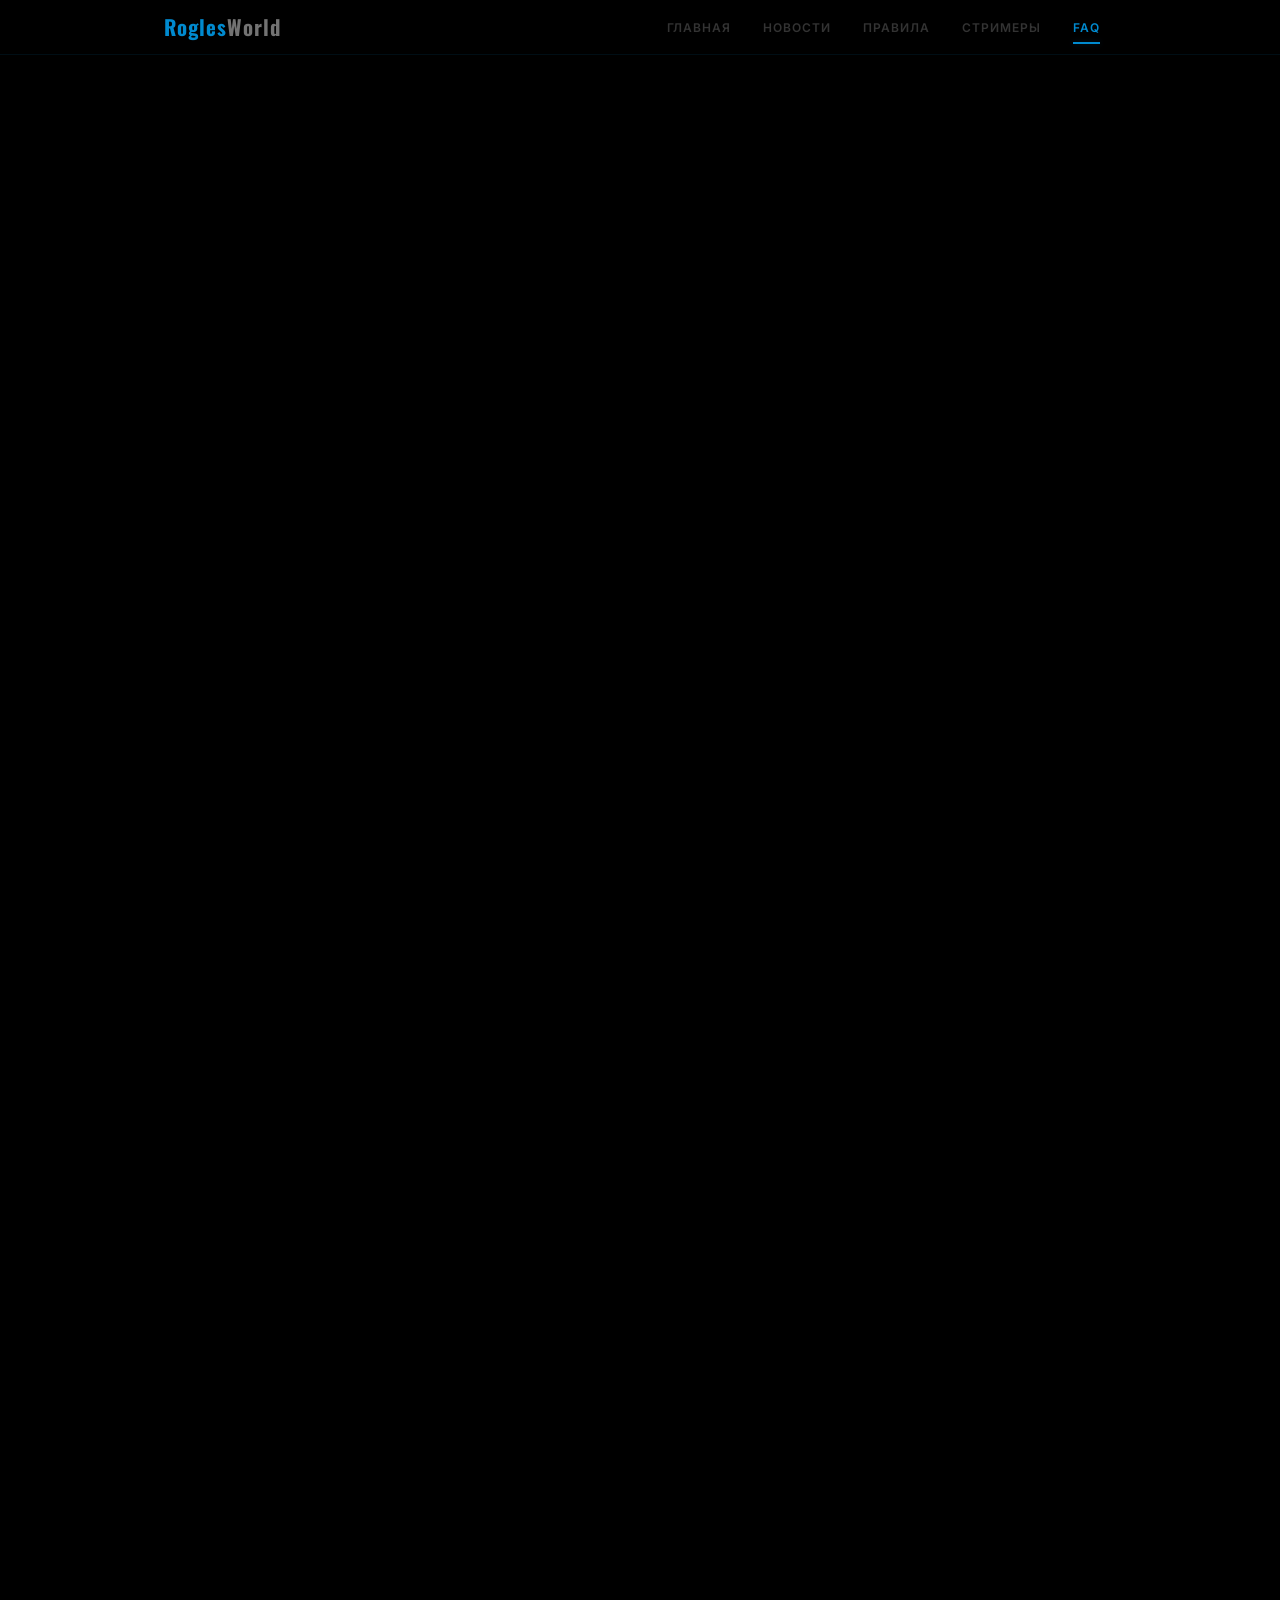
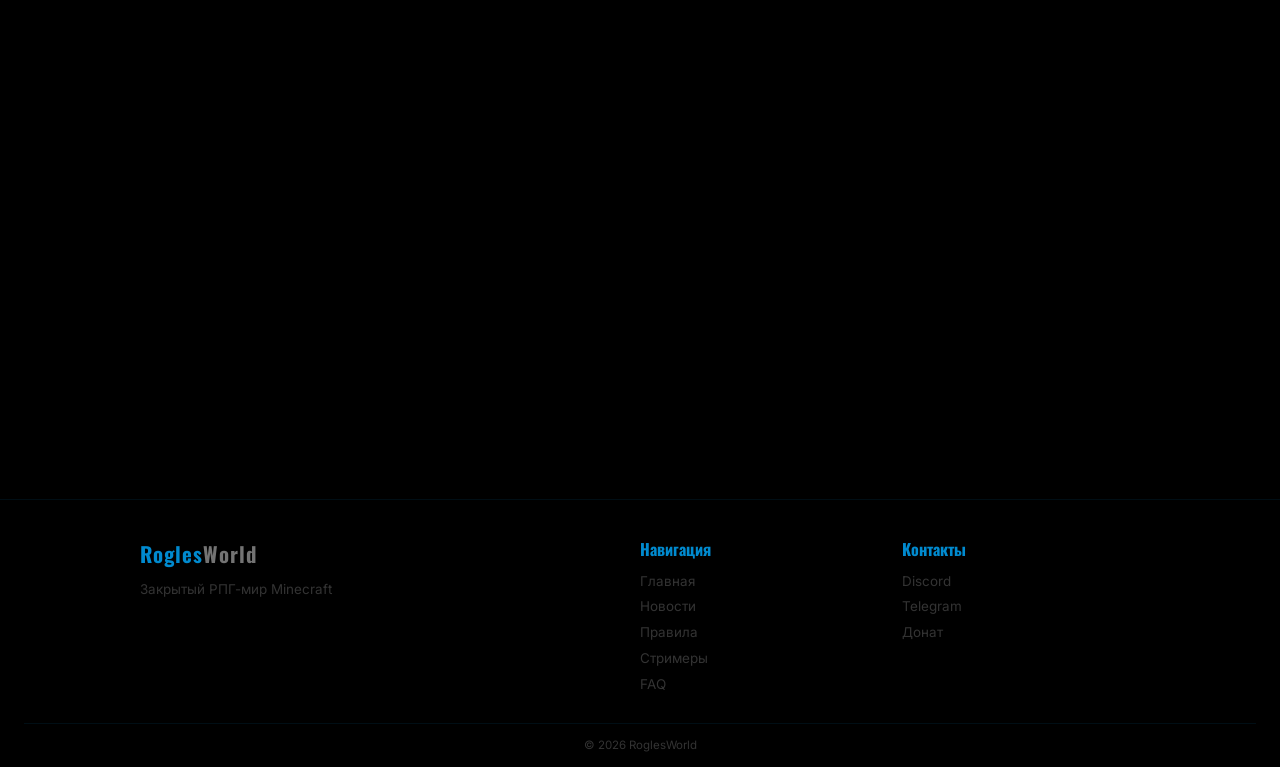
==== commit 6d393728: "Fix all inner pages + modals: rewrite with new CSS classes" ====
--- a/faq.html
+++ b/faq.html
@@ -8,108 +8,120 @@
     <link rel="stylesheet" href="style.css">
 </head>
 <body>
-    <nav>
-        <div class="wrap">
-            <a href="index.html" class="brand">Rogles<span>World</span></a>
-            <button class="burger" id="burger" aria-label="Меню"><span></span><span></span><span></span></button>
-            <ul class="menu" id="navLinks">
-                <li><a href="index.html">Главная</a></li>
-                <li><a href="news.html">Новости</a></li>
-                <li><a href="rules.html">Правила</a></li>
-                <li><a href="partners.html">Стримеры</a></li>
-                <li><a href="faq.html" class="on">FAQ</a></li>
-            </ul>
+
+<nav class="topbar">
+    <div class="topbar-inner">
+        <a href="index.html" class="topbar-brand">Rogles<span>World</span></a>
+        <ul class="topbar-links" id="navLinks">
+            <li><a href="index.html">Главная</a></li>
+            <li><a href="news.html">Новости</a></li>
+            <li><a href="rules.html">Правила</a></li>
+            <li><a href="partners.html">Стримеры</a></li>
+            <li><a href="faq.html" data-active>FAQ</a></li>
+        </ul>
+        <button class="topbar-burger" id="burger" aria-label="Меню"><i></i><i></i><i></i></button>
+    </div>
+</nav>
+
+<main class="inner-page" style="text-align:center">
+    <h1 class="page-title">FAQ</h1>
+    <p class="page-sub">Часто задаваемые вопросы о сервере RoglesWorld</p>
+
+    <div class="rule-block" style="text-align:left">
+        <h2><img src="icons/key.svg" alt="" width="20" height="20">Как попасть на сервер?</h2>
+        <ul>
+            <li>Строго 16+</li>
+            <li>Купи проходку: 8 000 баллов у стримера или 350 ₽ через DonationAlerts у Godluckplus</li>
+            <li>Укажи корректный ник (с большими буквами)</li>
+            <li>Обязательно ознакомься с каналами #Правила и #Лор в Discord — игнорирование = бан</li>
+            <li>Скачай версию 1.21.1</li>
+            <li>Установи моды <a href="https://modrinth.com/mod/emotecraft" target="_blank" style="color:var(--blue)">Emotecraft</a> и <a href="https://modrinth.com/mod/plasmo-voice" target="_blank" style="color:var(--blue)">Plasma Voice</a></li>
+            <li>Дождись внесения в вайтлист</li>
+            <li>Заходи и играй!</li>
+        </ul>
+    </div>
+
+    <div class="rule-block" style="text-align:left">
+        <h2><img src="icons/battlement.svg" alt="" width="20" height="20">Информация о мире</h2>
+        <ul>
+            <li>Мир ограничен 7 000 блоков во все стороны</li>
+            <li>Энд полностью отключён — ресурсы оттуда недоступны</li>
+            <li>Торговец с книгами отключён</li>
+        </ul>
+    </div>
+
+    <div class="rule-block" style="text-align:left">
+        <h2><img src="icons/magic-swirl.svg" alt="" width="20" height="20">Основные команды</h2>
+        <ul>
+            <li><strong>/guide</strong> — обучит всем основным командам</li>
+            <li><strong>/fhelp</strong> — помощник по созданию фракции</li>
+            <li><strong>/shop</strong> — магазин: купить/продать предметы</li>
+            <li><strong>/lands</strong> — система приватов по чанкам</li>
+            <li><strong>/spawn</strong> — вернуться на спавн</li>
+            <li><strong>/skill</strong> — информация о скиллах и бонусах</li>
+            <li><strong>/pay</strong> — перевод денег другому игроку</li>
+            <li><strong>/bal</strong> — текущий баланс</li>
+            <li><strong>/g «сообщение»</strong> — сообщение в мировой чат (местный — просто в чат)</li>
+        </ul>
+    </div>
+
+    <div class="rule-block" style="text-align:left">
+        <h2><img src="icons/cash.svg" alt="" width="20" height="20">Аукционный дом</h2>
+        <ul>
+            <li>Зайди в /shop → раздел Rare → яйцо с жителем</li>
+            <li>Это торговец аукционного дома — выставляй и покупай вещи</li>
+        </ul>
+    </div>
+
+    <div class="rule-block" style="text-align:left">
+        <h2><img src="icons/tombstone.svg" alt="" width="20" height="20">Могилки</h2>
+        <ul>
+            <li>После смерти вещи собираются в блок с вашей головой</li>
+            <li>ПКМ — открыть могилку, Shift+ПКМ — подобрать всё</li>
+            <li>Таймер могилки — 50 минут (идёт если вы или другой игрок в радиусе 5 чанков)</li>
+            <li>Опыт тоже сохраняется в могилке</li>
+        </ul>
+    </div>
+
+    <div class="rule-block" style="text-align:left">
+        <h2><img src="icons/hooded-figure.svg" alt="" width="20" height="20">Профиль и обмен</h2>
+        <ul>
+            <li><strong>Профиль:</strong> ПКМ по игроку — увидишь экипировку, предмет в руке, основную информацию</li>
+            <li><strong>Обмен:</strong> Shift+ПКМ по игроку — можно обменять монеты, опыт и вещи</li>
+        </ul>
+    </div>
+
+    <div class="rule-block" style="text-align:left">
+        <h2><img src="icons/muscle-up.svg" alt="" width="20" height="20">Экономика и налоги</h2>
+        <ul>
+            <li>Способы заработка: убийство мобов, продажа в магазине, аукцион, перевод от игроков</li>
+            <li>Система налогов в /lands — команда /tax</li>
+            <li>Больше 6 чанков — еженедельная плата</li>
+            <li>Недостаток средств — земли заберут</li>
+            <li>Чанк земли покупается за монеты</li>
+        </ul>
+    </div>
+</main>
+
+<footer class="footer">
+    <div class="footer-inner">
+        <div class="footer-col">
+            <div class="topbar-brand" style="margin-bottom:6px">Rogles<span>World</span></div>
+            <p class="footer-text">Закрытый РПГ-мир Minecraft</p>
         </div>
-    </nav>
+        <div class="footer-col">
+            <h4>Навигация</h4>
+            <a href="index.html">Главная</a><a href="news.html">Новости</a><a href="rules.html">Правила</a><a href="partners.html">Стримеры</a><a href="faq.html">FAQ</a>
+        </div>
+        <div class="footer-col">
+            <h4>Контакты</h4>
+            <a href="https://discord.com/invite/syaFtpHVnV" target="_blank">Discord</a><a href="https://t.me/roglesworld" target="_blank">Telegram</a><a href="https://www.donationalerts.com/r/godluckplus" target="_blank">Донат</a>
+        </div>
+    </div>
+    <div class="footer-copy">&copy; 2026 RoglesWorld</div>
+</footer>
 
-    <main class="faq">
-        <h1>FAQ</h1>
-        <p class="sub">Часто задаваемые вопросы о сервере RoglesWorld</p>
-
-        <div class="rb reveal">
-            <h2><img src="icons/key.svg" alt="" width="22" height="22">Как попасть на сервер?</h2>
-            <ul>
-                <li>Строго 16+</li>
-                <li>Купи проходку: 8 000 баллов у стримера или 350 ₽ через DonationAlerts у Godluckplus</li>
-                <li>Укажи корректный ник (с большими буквами)</li>
-                <li>Обязательно ознакомься с каналами #Правила и #Лор в Discord — игнорирование = бан</li>
-                <li>Скачай версию 1.21.1</li>
-                <li>Установи моды <a href="https://modrinth.com/mod/emotecraft" target="_blank">Emotecraft</a> и <a href="https://modrinth.com/mod/plasmo-voice" target="_blank">Plasma Voice</a></li>
-                <li>Дождись внесения в вайтлист</li>
-                <li>Заходи и играй!</li>
-            </ul>
-        </div>
-
-        <div class="rb reveal">
-            <h2><img src="icons/battlement.svg" alt="" width="22" height="22">Информация о мире</h2>
-            <ul>
-                <li>Мир ограничен 7 000 блоков во все стороны</li>
-                <li>Энд полностью отключён — ресурсы оттуда недоступны</li>
-                <li>Торговец с книгами отключён</li>
-            </ul>
-        </div>
-
-        <div class="rb reveal">
-            <h2><img src="icons/magic-swirl.svg" alt="" width="22" height="22">Основные команды</h2>
-            <ul>
-                <li><strong>/guide</strong> — обучит всем основным командам</li>
-                <li><strong>/fhelp</strong> — помощник по созданию фракции</li>
-                <li><strong>/shop</strong> — магазин: купить/продать предметы</li>
-                <li><strong>/lands</strong> — система приватов по чанкам</li>
-                <li><strong>/spawn</strong> — вернуться на спавн</li>
-                <li><strong>/skill</strong> — информация о скиллах и бонусах</li>
-                <li><strong>/pay</strong> — перевод денег другому игроку</li>
-                <li><strong>/bal</strong> — текущий баланс</li>
-                <li><strong>/g «сообщение»</strong> — сообщение в мировой чат (местный — просто в чат)</li>
-            </ul>
-        </div>
-
-        <div class="rb reveal">
-            <h2><img src="icons/cash.svg" alt="" width="22" height="22">Аукционный дом</h2>
-            <ul>
-                <li>Зайди в /shop → раздел Rare → яйцо с жителем</li>
-                <li>Это торговец аукционного дома — выставляй и покупай вещи</li>
-            </ul>
-        </div>
-
-        <div class="rb reveal">
-            <h2><img src="icons/tombstone.svg" alt="" width="22" height="22">Могилки</h2>
-            <ul>
-                <li>После смерти вещи собираются в блок с вашей головой</li>
-                <li>ПКМ — открыть могилку, Shift+ПКМ — подобрать всё</li>
-                <li>Таймер могилки — 50 минут (идёт если вы или другой игрок в радиусе 5 чанков)</li>
-                <li>Опыт тоже сохраняется в могилке</li>
-            </ul>
-        </div>
-
-        <div class="rb reveal">
-            <h2><img src="icons/hooded-figure.svg" alt="" width="22" height="22">Профиль и обмен</h2>
-            <ul>
-                <li><strong>Профиль:</strong> ПКМ по игроку — увидишь экипировку, предмет в руке, основную информацию</li>
-                <li><strong>Обмен:</strong> Shift+ПКМ по игроку — можно обменять монеты, опыт и вещи</li>
-            </ul>
-        </div>
-
-        <div class="rb reveal">
-            <h2><img src="icons/muscle-up.svg" alt="" width="22" height="22">Экономика и налоги</h2>
-            <ul>
-                <li>Способы заработка: убийство мобов, продажа в магазине, аукцион, перевод от игроков</li>
-                <li>Система налогов в /lands — команда /tax</li>
-                <li>Больше 6 чанков — еженедельная плата</li>
-                <li>Недостаток средств — земли заберут</li>
-                <li>Чанк земли покупается за монеты</li>
-            </ul>
-        </div>
-    </main>
-
-    <footer class="foot">
-        <div class="wrap">
-            <div><a href="index.html" class="brand">Rogles<span>World</span></a><p>Закрытый РПГ-мир Minecraft</p></div>
-            <div><h4>Навигация</h4><a href="index.html">Главная</a><a href="news.html">Новости</a><a href="rules.html">Правила</a><a href="partners.html">Стримеры</a><a href="faq.html">FAQ</a></div>
-            <div><h4>Контакты</h4><a href="https://discord.com/invite/syaFtpHVnV" target="_blank">Discord</a><a href="https://t.me/roglesworld" target="_blank">Telegram</a><a href="https://www.donationalerts.com/r/godluckplus" target="_blank">Донат</a></div>
-        </div>
-        <div class="copy"><p>&copy; 2026 RoglesWorld</p></div>
-    </footer>
-    <script src="script.js"></script>
+<button class="scroll-up" id="toTop" aria-label="Наверх">▲</button>
+<script src="script.js"></script>
 </body>
 </html>
--- a/style.css
+++ b/style.css
@@ -1 +1 @@
-@import url("https://fonts.googleapis.com/css2?family=Oswald:wght@400;500;600;700&family=Inter:wght@400;500;600;700&display=swap");*{margin:0;padding:0;box-sizing:border-box}:root{--bg:#08060a;--bg2:#0d0b10;--surface:rgba(18,15,22,.85);--surface2:rgba(24,20,30,.9);--border:rgba(200,121,58,.1);--border2:rgba(200,121,58,.2);--copper:#d4883a;--copper-light:#e8a555;--copper-dim:#8a5528;--copper-glow:rgba(212,136,58,.15);--copper-glow2:rgba(212,136,58,.06);--rust:#c04030;--rust-glow:rgba(192,64,48,.15);--text:#e8ddd0;--text2:#a89880;--text3:#685848;--green:#5ab848;--green-glow:rgba(90,184,72,.2)}html{scroll-behavior:smooth}body{font-family:Inter,sans-serif;background:var(--bg);color:var(--text);line-height:1.7;font-size:16px;overflow-x:hidden}body:before{content:"";position:fixed;inset:0;z-index:0;pointer-events:none;background:radial-gradient(ellipse at 20% 0,rgba(212,136,58,.06) 0,transparent 50%),radial-gradient(ellipse at 80% 100%,rgba(192,64,48,.04) 0,transparent 50%),radial-gradient(ellipse at 50% 50%,rgba(18,15,22,.5) 0,transparent 80%);animation:bgShift 20s ease infinite alternate}@keyframes bgShift{0%{background-position:0 0}50%{background-position:50% 50%}to{background-position:100% 100%}}.mouse-glow{width:600px;height:600px;background:radial-gradient(circle,rgba(212,136,58,.18) 0,rgba(192,64,48,.08) 30%,transparent 60%);transform:translate(-50%,-50%);transition:left .3s ease-out,top .3s ease-out;will-change:left,top}.mouse-glow,.particle{position:fixed;pointer-events:none;z-index:0;border-radius:50%}.particle{width:2px;height:2px;background:var(--copper);opacity:0;animation:particleFloat linear infinite}@keyframes particleFloat{0%{opacity:0;transform:translateY(0) scale(1)}10%{opacity:.8}90%{opacity:.2}to{opacity:0;transform:translateY(-100vh) scale(.3)}}.wrap{max-width:1100px;margin:0 auto;padding:0 24px;position:relative;z-index:1}nav{position:fixed;top:0;left:0;right:0;z-index:100;background:rgba(8,6,10,.8);backdrop-filter:blur(20px);border-bottom:1px solid var(--border)}nav .wrap{display:flex;align-items:center;justify-content:space-between;height:58px}.brand{font-family:Oswald,cursive;font-size:1.6rem;font-weight:700;color:var(--copper);text-decoration:none;text-shadow:0 0 30px var(--copper-glow)}.brand span{color:var(--text)}.menu{display:flex;list-style:none;gap:2px}.menu a{color:var(--text3);text-decoration:none;padding:8px 16px;font-size:.8rem;font-weight:600;letter-spacing:.5px;transition:all .3s;text-transform:uppercase;position:relative}.menu a:hover{color:var(--text)}.menu a.on{color:var(--copper)}.menu a.on:after{content:"";position:absolute;bottom:0;left:16px;right:16px;height:2px;background:var(--copper);box-shadow:0 0 8px var(--copper-glow)}.burger{display:none;flex-direction:column;gap:5px;background:none;border:none;cursor:pointer;padding:4px}.burger span{display:block;width:22px;height:2px;background:var(--copper);border-radius:1px;transition:.3s}.hero{padding:160px 0 100px;position:relative;overflow:hidden}.hero:before{content:"";position:absolute;top:0;left:50%;transform:translateX(-50%);width:800px;height:800px;background:radial-gradient(circle,rgba(212,136,58,.08) 0,transparent 60%);pointer-events:none}.hero .wrap{position:relative}.hero-badge{display:inline-flex;align-items:center;gap:8px;font-size:.75rem;font-weight:600;color:var(--green);text-transform:uppercase;letter-spacing:1.5px;margin-bottom:24px;background:rgba(90,184,72,.06);border:1px solid rgba(90,184,72,.15);padding:6px 16px;border-radius:20px}.hero-badge .dot{width:6px;height:6px;background:var(--green);border-radius:50%;box-shadow:0 0 8px var(--green-glow);animation:pulse 2s ease infinite}@keyframes pulse{0%,to{opacity:1;transform:scale(1)}50%{opacity:.4;transform:scale(.8)}}.hero h1{font-family:Oswald,cursive;font-size:clamp(3.8rem,11vw,7rem);font-weight:700;line-height:.95;margin-bottom:28px;color:var(--text);position:relative}.hero h1 em{font-style:normal;color:var(--copper);text-shadow:0 0 40px var(--copper-glow)}.hero-desc{font-size:1.2rem;color:var(--text2);max-width:500px;margin-bottom:32px;line-height:1.7}.hero-stats{display:flex;gap:0;flex-wrap:wrap;margin-bottom:32px}.hs{padding:12px 28px;position:relative;text-align:center}.hs:not(:last-child):after{content:"";position:absolute;right:0;top:20%;bottom:20%;width:1px;background:var(--border2)}.hs strong{font-family:Oswald,cursive;font-size:1.7rem;color:var(--copper);line-height:1.2;display:block;text-shadow:0 0 20px var(--copper-glow)}.hs span{font-size:.68rem;color:var(--text3);text-transform:uppercase;letter-spacing:1.5px}.hero-btns{display:flex;gap:12px;flex-wrap:wrap}.btn{display:inline-flex;align-items:center;gap:6px;background:var(--copper);color:var(--bg);text-decoration:none;padding:10px 24px;font-size:.88rem;font-weight:700;border:none;cursor:pointer;transition:all .3s;font-family:Inter,sans-serif;border-radius:6px;box-shadow:0 0 20px rgba(212,136,58,.15)}.btn:hover{box-shadow:0 0 30px rgba(212,136,58,.3);transform:translateY(-1px)}.btn.outline{background:transparent;color:var(--copper);border:1px solid var(--border2);box-shadow:none}.btn.outline:hover{background:var(--copper-glow2);border-color:var(--copper);box-shadow:0 0 20px var(--copper-glow)}.btn.rust{background:var(--rust);box-shadow:0 0 20px var(--rust-glow)}.btn.rust:hover{box-shadow:0 0 30px rgba(192,64,48,.3)}.sep{height:1px;margin:0 auto;max-width:120px;background:linear-gradient(90deg,transparent,var(--border2),transparent)}section{position:relative;z-index:1}.features{padding:80px 0 60px}.features h2{font-family:Oswald,cursive;font-size:2.2rem;color:var(--text);margin-bottom:8px}.features .sub{color:var(--text3);margin-bottom:40px;font-size:.95rem}.fgrid{display:grid;grid-template-columns:repeat(4,1fr);gap:16px}.fc{background:var(--surface);backdrop-filter:blur(10px);border:1px solid var(--border);padding:24px 20px;transition:all .3s;border-radius:8px;position:relative;overflow:hidden}.fc:before{content:"";position:absolute;top:0;left:0;right:0;height:2px;background:linear-gradient(90deg,transparent,var(--copper-glow),transparent);opacity:0;transition:opacity .3s}.fc:hover{border-color:var(--copper);transform:translateY(-6px) scale(1.02);box-shadow:0 12px 40px rgba(0,0,0,.4),0 0 30px var(--copper-glow)}.fc:hover:before{opacity:1}.fc:hover .fi{background:rgba(0,210,255,.18);border-color:rgba(0,210,255,.3);transform:scale(1.1);box-shadow:0 0 20px rgba(0,210,255,.15)}.fc .fi{width:40px;height:40px;margin-bottom:14px;display:flex;align-items:center;justify-content:center;background:rgba(0,210,255,.1);border-radius:8px;border:1px solid rgba(0,210,255,.15);transition:all .3s}.fc .fi svg{width:20px;height:20px;fill:var(--copper)}.fc .fi img{width:28px;height:28px}.fc h3{font-family:Oswald,cursive;font-size:1.25rem;color:var(--text);margin-bottom:6px;font-weight:700}.fc p{color:var(--text2);font-size:.88rem;line-height:1.5}.pass{padding:80px 0;position:relative}.pass:before{content:"";position:absolute;top:0;left:0;right:0;bottom:0;background:radial-gradient(ellipse at 30% 50%,rgba(212,136,58,.04) 0,transparent 50%),radial-gradient(ellipse at 70% 50%,rgba(192,64,48,.03) 0,transparent 50%);pointer-events:none}.pass h2{font-family:Oswald,cursive;font-size:2.2rem;color:var(--text);text-align:center;margin-bottom:8px}.pass .sub{text-align:center;color:var(--text3);margin-bottom:40px;font-size:.92rem}.pgrid{display:grid;grid-template-columns:1fr 1fr;gap:20px;z-index:1}.pc,.pgrid{position:relative}.pc{background:var(--surface);backdrop-filter:blur(10px);border:1px solid var(--border);padding:28px 24px;border-radius:10px;overflow:hidden;transition:all .3s}.pc:hover{border-color:var(--copper);box-shadow:0 12px 40px rgba(0,0,0,.4),0 0 25px var(--copper-glow2);transform:translateY(-4px)}.pc:before{content:"";position:absolute;top:0;left:0;right:0;height:3px;border-radius:10px 10px 0 0}.pc:first-child:before{background:linear-gradient(90deg,var(--copper),var(--copper-light))}.pc:last-child:before{background:linear-gradient(90deg,var(--rust),var(--copper))}.pc .tag{position:absolute;top:16px;right:16px;background:var(--copper-glow);color:var(--copper);font-size:.65rem;font-weight:700;padding:4px 10px;text-transform:uppercase;letter-spacing:1px;border-radius:4px}.pc:last-child .tag{background:var(--rust-glow);color:var(--rust)}.pc h3{font-family:Oswald,cursive;font-size:1.5rem;color:var(--text);margin-bottom:8px;font-weight:700}.pc .price{font-size:1.4rem;font-weight:700;color:var(--copper);margin-bottom:16px;text-shadow:0 0 15px var(--copper-glow)}.pc .price span{font-size:.85rem;font-weight:400;color:var(--text3);text-shadow:none}.pl{list-style:none;margin-bottom:20px}.pl li{padding:7px 0 7px 20px;color:var(--text2);font-size:.9rem;position:relative;border-bottom:1px solid rgba(200,121,58,.05)}.pl li:before{content:"";position:absolute;left:0;top:14px;width:6px;height:6px;border-radius:50%;background:var(--copper-dim)}.steps{padding:80px 0}.steps h2{font-family:Oswald,cursive;font-size:2.2rem;color:var(--text);text-align:center;margin-bottom:40px}.srow{display:flex;gap:20px;flex-wrap:wrap;justify-content:center;position:relative}.srow:before{content:"";position:absolute;top:28px;left:10%;right:10%;height:2px;background:linear-gradient(90deg,transparent,var(--border2),var(--border2),transparent);z-index:0}.sc{background:var(--surface);backdrop-filter:blur(10px);border:1px solid var(--border);padding:24px 28px;text-align:center;width:180px;border-radius:8px;position:relative;z-index:1;transition:all .3s;cursor:pointer;text-decoration:none;display:block;color:inherit}.sc:hover{border-color:var(--copper);transform:translateY(-6px) scale(1.05);box-shadow:0 12px 40px rgba(0,0,0,.5),0 0 35px var(--copper-glow)}.sc:hover .sn{background:var(--copper);color:var(--bg);box-shadow:0 0 20px var(--copper-glow)}.sc .sn{font-family:Oswald,cursive;font-size:1.4rem;color:var(--copper);margin-bottom:6px;font-weight:700;width:40px;height:40px;display:inline-flex;align-items:center;justify-content:center;background:var(--copper-glow);border-radius:50%;text-shadow:0 0 10px var(--copper-glow);transition:all .3s}.sc h4{font-size:.88rem;color:var(--text);margin-bottom:4px;font-weight:600}.sc p{color:var(--text3);font-size:.78rem;line-height:1.4}.modal-overlay{position:fixed;inset:0;z-index:200;background:rgba(0,0,0,.7);backdrop-filter:blur(6px);display:none;align-items:center;justify-content:center;opacity:0;transition:opacity .3s}.modal-overlay.on{display:flex;opacity:1}.modal{background:var(--surface2);backdrop-filter:blur(20px);border:1px solid var(--border2);padding:36px 32px;max-width:420px;width:90%;border-radius:12px;text-align:center;position:relative;box-shadow:0 20px 60px rgba(0,0,0,.5),0 0 40px var(--copper-glow2);transform:scale(.9);transition:transform .3s}.modal-overlay.on .modal{transform:scale(1)}.modal-close{position:absolute;top:12px;right:16px;background:none;border:none;color:var(--text3);font-size:1.4rem;cursor:pointer;line-height:1;transition:color .2s}.modal-close:hover{color:var(--copper)}.modal h3{font-family:Oswald,cursive;font-size:1.5rem;color:var(--text);margin-bottom:12px;font-weight:700}.modal p{color:var(--text2);font-size:.95rem;line-height:1.6}.modal .modal-icon{font-size:2.5rem;margin-bottom:16px;display:block}.warn{max-width:580px;margin:0 auto;background:rgba(192,64,48,.06);border:1px solid rgba(192,64,48,.12);padding:16px 24px;text-align:center;color:var(--text2);font-size:.9rem;border-radius:8px}.warn:before{content:"⚠ "}.news-sec{padding:80px 0}.news-sec h2{font-family:Oswald,cursive;font-size:2.2rem;color:var(--text);text-align:center;margin-bottom:8px}.news-sec .sub{text-align:center;color:var(--text3);margin-bottom:24px;font-size:.92rem}.tgbox{max-width:580px;margin:0 auto}.news-sec .more{text-align:center;margin-top:20px}.foot{border-top:1px solid var(--border);padding:48px 0 0;margin-top:40px}.foot .wrap{display:grid;grid-template-columns:2fr 1fr 1fr;gap:32px;padding-bottom:32px}.foot .brand{font-size:1.4rem}.foot p{color:var(--text3);margin-top:6px;font-size:.88rem;line-height:1.5}.foot h4{font-family:Oswald,cursive;color:var(--copper);margin-bottom:10px;font-size:1.15rem}.foot a{display:block;color:var(--text3);text-decoration:none;margin-bottom:5px;font-size:.88rem;transition:color .2s}.foot a:hover{color:var(--copper)}.foot .copy{border-top:1px solid var(--border);padding:16px 0;text-align:center;color:var(--text3);font-size:.78rem}.rules{max-width:700px;margin:0 auto;padding:120px 24px 80px}.rules h1{font-family:Oswald,cursive;font-size:2.6rem;color:var(--text);margin-bottom:32px;text-shadow:0 0 30px var(--copper-glow)}.rb{background:var(--surface);backdrop-filter:blur(10px);border:1px solid var(--border);padding:24px;margin-bottom:16px;border-radius:8px}.rb h2{font-family:Oswald,cursive;font-size:1.35rem;color:var(--text);margin-bottom:10px;font-weight:700;border-bottom:1px solid var(--border);padding-bottom:8px;display:flex;align-items:center;gap:10px}.rb h2 img{width:22px;height:22px;flex-shrink:0}.rb ul{list-style:none}.rb li{padding:8px 0 8px 20px;color:var(--text2);font-size:.9rem;position:relative;line-height:1.5;border-bottom:1px solid rgba(200,121,58,.04)}.rb li:before{content:"";position:absolute;left:0;top:15px;width:5px;height:5px;border-radius:50%;background:var(--copper-dim)}.rb li:last-child{border:none}.rb li.sub{padding-left:32px;color:var(--text3);font-size:.85rem}.rb li.sub:before{width:4px;height:4px;background:var(--text3)}.mapp{padding-top:58px;min-height:100vh;display:flex;flex-direction:column}.mapp iframe{width:100%;height:calc(100vh - 58px);border:none}.partners{max-width:720px;margin:0 auto;padding:120px 24px 80px;text-align:center}.partners h1{font-family:Oswald,cursive;font-size:2.6rem;color:var(--text);margin-bottom:8px;text-shadow:0 0 30px var(--copper-glow)}.partners .sub{text-align:center;color:var(--text3);margin-bottom:32px;font-size:.95rem}.pn{display:flex;gap:20px;text-align:left;background:var(--surface);backdrop-filter:blur(10px);border:1px solid var(--border);padding:24px;margin-bottom:16px;border-radius:10px;transition:all .3s}.pn:hover{border-color:var(--border2);box-shadow:0 4px 20px rgba(0,0,0,.2)}.pa{width:60px;height:60px;min-width:60px;background:linear-gradient(135deg,var(--copper-dim),var(--copper));display:flex;align-items:center;justify-content:center;font-size:1.4rem;font-weight:700;color:var(--bg);position:relative;overflow:hidden;box-shadow:0 0 20px var(--copper-glow)}.pa,.pa .av{border-radius:10px}.pa .av{position:absolute;inset:0;width:100%;height:100%;object-fit:cover;display:none}.pa .av.on{display:block}.pa .av.on+.fb{display:none}.pi h3{font-size:1.15rem;color:var(--text);font-weight:600;margin-bottom:2px}.pi .role{color:var(--copper);font-size:.72rem;font-weight:600;text-transform:uppercase;letter-spacing:.5px;margin-bottom:6px}.pi .desc{color:var(--text2);font-size:.9rem;line-height:1.5;margin-bottom:10px}.pi .links{display:flex;gap:8px;flex-wrap:wrap}.pi .links a{background:var(--copper-glow2);color:var(--copper);text-decoration:none;padding:5px 12px;border-radius:6px;font-size:.78rem;font-weight:600;border:1px solid var(--border);transition:all .2s}.pi .links a:hover{background:var(--copper-glow);border-color:var(--copper);box-shadow:0 0 10px var(--copper-glow)}.bcome{text-align:center;background:var(--surface);backdrop-filter:blur(10px);border:1px solid var(--border);padding:28px;border-radius:10px}.bcome h2{font-family:Oswald,cursive;font-size:1.5rem;color:var(--text);margin-bottom:8px}.bcome p{color:var(--text2);max-width:400px;margin:0 auto 12px;font-size:.9rem}.newsp{max-width:700px;margin:0 auto;padding:120px 24px 80px;text-align:center}.newsp h1{font-family:Oswald,cursive;font-size:2.6rem;color:var(--text);margin-bottom:8px;text-shadow:0 0 30px var(--copper-glow)}.newsp .sub{color:var(--text3);margin-bottom:32px;font-size:.95rem}.faq,.newsp .sub{text-align:center}.faq{max-width:700px;margin:0 auto;padding:120px 24px 80px}.faq h1{font-family:Oswald,cursive;font-size:2.6rem;color:var(--text);margin-bottom:8px;text-shadow:0 0 30px var(--copper-glow)}.faq .sub{text-align:center;color:var(--text3);margin-bottom:32px;font-size:.95rem}.faq .rb{text-align:left}.njoin{text-align:center;background:var(--surface);backdrop-filter:blur(10px);border:1px solid var(--border);padding:24px;margin-top:28px;border-radius:10px}.njoin p{color:var(--text2);margin-bottom:12px;font-size:.9rem}.tg-empty{text-align:center;padding:48px 24px;background:var(--glass);backdrop-filter:blur(16px);border:1px solid var(--glass-border);border-radius:14px}.tg-empty p{color:var(--text2);margin-bottom:18px;font-size:1.05rem}.reveal{opacity:0;transform:translateY(40px);transition:opacity .7s ease,transform .7s ease}.reveal.visible{opacity:1;transform:translateY(0)}.hero h1,.hero-badge,.hero-btns,.hero-desc,.hero-stats{opacity:0;transform:translateY(30px)}.hero h1.on,.hero-badge.on,.hero-btns.on,.hero-desc.on,.hero-stats.on{opacity:1;transform:translateY(0);transition:opacity .6s ease,transform .6s ease}.fc,.pc,.sc{transition:all .4s cubic-bezier(.175,.885,.32,1.275)}@media(max-width:768px){.burger{display:flex}.menu{display:none;position:absolute;top:58px;left:0;right:0;flex-direction:column;background:rgba(8,6,10,.95);backdrop-filter:blur(20px);padding:16px;border-bottom:1px solid var(--border)}.menu.open{display:flex}.burger.on span:first-child{transform:rotate(45deg) translate(5px,5px)}.burger.on span:nth-child(2){opacity:0}.burger.on span:nth-child(3){transform:rotate(-45deg) translate(5px,-5px)}.fgrid{grid-template-columns:1fr 1fr}.pgrid{grid-template-columns:1fr}.srow{flex-direction:column;align-items:center}.srow:before{display:none}.sc{width:100%;max-width:260px}.foot .wrap{grid-template-columns:1fr}.foot .wrap,.pn{text-align:center}.pn{flex-direction:column;align-items:center}.pi .links{justify-content:center}.hero{text-align:center}.hero-desc{margin-left:auto;margin-right:auto}.hero-btns,.hero-stats{justify-content:center}}@media(max-width:480px){.fgrid{grid-template-columns:1fr}.hs{padding:8px 16px}}+@import url("https://fonts.googleapis.com/css2?family=Oswald:wght@400;500;600;700&family=Inter:wght@400;500;600;700&display=swap");:root{--blue:#008acf;--blue-light:#1aa3e0;--blue-dark:#005a8a;--blue-glow:rgba(0,138,207,.2);--blue-subtle:rgba(0,138,207,.06);--blue-border:rgba(0,138,207,.1);--black:#000;--black1:#060608;--black2:#0c0c10;--black3:#141418;--black4:#1c1c22;--black5:#26262e;--white:#fff;--white2:hsla(0,0%,100%,.75);--white3:hsla(0,0%,100%,.45);--white4:hsla(0,0%,100%,.2);--red:#e04040;--red-bg:rgba(224,64,64,.06);--red-bd:rgba(224,64,64,.14);--green:#00c860;--green-bg:rgba(0,200,96,.06);--green-bd:rgba(0,200,96,.14)}*{margin:0;padding:0;box-sizing:border-box}html{scroll-behavior:smooth}body{font-family:Inter,sans-serif;color:var(--white2);line-height:1.7;font-size:16px;overflow-x:hidden}.splash,body{background:var(--black)}.splash{position:fixed;inset:0;z-index:999;display:flex;align-items:center;justify-content:center;transition:opacity .8s ease,transform .8s ease}.splash.hidden{opacity:0;transform:scale(1.05);pointer-events:none}.splash-particles{position:absolute;inset:0;overflow:hidden}.splash-dot{position:absolute;border-radius:50%;background:var(--blue);opacity:0;animation:dotFloat linear infinite}@keyframes dotFloat{0%{opacity:0;transform:translateY(0)}10%{opacity:.5}90%{opacity:.3}to{opacity:0;transform:translateY(-100vh)}}.splash-center{position:relative;z-index:1;text-align:center;display:flex;flex-direction:column;align-items:center}.splash-title{font-family:Oswald,cursive;font-size:clamp(3rem,12vw,7rem);font-weight:700;line-height:1;color:var(--white);margin-bottom:20px;display:flex;flex-wrap:wrap;justify-content:center}.letter{display:inline-block;opacity:0;transform:translateY(60px) scale(.5);transition:opacity .6s ease,transform .6s cubic-bezier(.175,.885,.32,1.275);transition-delay:calc(var(--i)*.35s)}.letter-space{width:.3em}.letter.show{opacity:1;transform:translateY(0) scale(1)}.letter.accent.show{color:var(--blue);text-shadow:0 0 30px var(--blue-glow),0 0 60px rgba(0,138,207,.08)}.splash-sub{font-size:1.05rem;color:var(--white3);margin-bottom:36px;opacity:0;transform:translateY(20px);transition:opacity .6s ease,transform .6s ease}.splash-sub.show{opacity:1;transform:translateY(0)}.splash-btn{display:inline-flex;align-items:center;gap:8px;background:var(--blue);color:var(--white);padding:14px 36px;font-size:1rem;font-weight:700;font-family:Inter,sans-serif;text-decoration:none;border-radius:8px;border:none;cursor:pointer;box-shadow:0 0 30px var(--blue-glow),0 4px 16px rgba(0,0,0,.4);opacity:0;transform:translateY(20px) scale(.95);transition:opacity .5s ease,transform .5s ease,background .2s,box-shadow .2s}.splash-btn.show{opacity:1;transform:translateY(0) scale(1)}.splash-btn:hover{background:var(--blue-light);box-shadow:0 0 50px rgba(0,138,207,.3),0 6px 20px rgba(0,0,0,.4);transform:translateY(-2px)}.splash-line{position:absolute;bottom:0;left:0;height:2px;background:linear-gradient(90deg,transparent,var(--blue),transparent);width:0;transition:width 4.5s ease-out}.splash-line.expand{width:100%}.main-content{opacity:0;transform:translateY(30px);transition:opacity .8s ease .3s,transform .8s ease .3s;min-height:100vh}.main-content.show{opacity:1;transform:translateY(0)}.topbar{position:fixed;top:0;left:0;right:0;z-index:100;background:rgba(0,0,0,.88);backdrop-filter:blur(24px);border-bottom:1px solid var(--blue-border)}.topbar-inner{max-width:1000px;margin:0 auto;padding:0 24px;display:flex;align-items:center;justify-content:space-between;height:54px}.topbar-brand{font-family:Oswald,cursive;font-size:1.3rem;font-weight:700;color:var(--blue);text-decoration:none;letter-spacing:1px}.topbar-brand span{color:var(--white3)}.topbar-links{list-style:none;display:flex;gap:0}.topbar-links a{color:var(--white4);text-decoration:none;padding:8px 16px;font-size:.75rem;font-weight:600;letter-spacing:1px;text-transform:uppercase;transition:color .3s;position:relative}.topbar-links a:hover{color:var(--white3)}.topbar-links a[data-active]{color:var(--blue)}.topbar-links a[data-active]:after{content:"";position:absolute;bottom:-1px;left:16px;right:16px;height:2px;background:var(--blue);box-shadow:0 0 6px var(--blue-glow)}.topbar-burger{display:none;flex-direction:column;gap:5px;background:none;border:none;cursor:pointer;padding:4px}.topbar-burger i{display:block;width:22px;height:2px;background:var(--blue);border-radius:1px;transition:.3s}.topbar-burger.open i:first-child{transform:rotate(45deg) translate(5px,5px)}.topbar-burger.open i:nth-child(2){opacity:0}.topbar-burger.open i:nth-child(3){transform:rotate(-45deg) translate(5px,-5px)}.container{max-width:1000px;margin:0 auto;padding:0 24px;position:relative;z-index:1}.section{padding:60px 0}.hero-row{display:flex;flex-direction:column;gap:24px;padding-top:90px}.online-badge{display:inline-flex;align-items:center;gap:8px;font-size:.72rem;font-weight:600;color:var(--green);text-transform:uppercase;letter-spacing:2px;background:var(--green-bg);border:1px solid var(--green-bd);padding:5px 16px;border-radius:20px;margin-bottom:8px;width:fit-content}.online-dot{width:6px;height:6px;background:var(--green);border-radius:50%;box-shadow:0 0 6px rgba(0,200,96,.3);animation:dotBlink 2s ease infinite}@keyframes dotBlink{0%,to{opacity:1}50%{opacity:.3}}.hero-heading{font-family:Oswald,cursive;font-size:2.2rem;color:var(--white);line-height:1.1;margin-bottom:8px}.hero-text{color:var(--white3);font-size:.95rem;max-width:500px;margin-bottom:20px}.stats-row{display:flex;gap:10px;flex-wrap:wrap;margin-bottom:4px}.stat{background:var(--black3);border:1px solid var(--blue-border);padding:10px 22px;border-radius:8px;text-align:center}.stat strong{font-family:Oswald,cursive;font-size:1.4rem;color:var(--blue);display:block;line-height:1.2}.stat span{font-size:.6rem;color:var(--white4);text-transform:uppercase;letter-spacing:2px}.hero-actions{display:flex;gap:10px;flex-wrap:wrap}.btn-primary{display:inline-flex;align-items:center;gap:6px;background:var(--blue);color:var(--white);padding:10px 24px;font-size:.85rem;font-weight:700;font-family:Inter,sans-serif;text-decoration:none;border-radius:6px;border:none;cursor:pointer;box-shadow:0 0 18px rgba(0,138,207,.08),0 3px 10px rgba(0,0,0,.3);transition:all .25s}.btn-primary:hover{background:var(--blue-light);box-shadow:0 0 28px rgba(0,138,207,.16);transform:translateY(-2px)}.btn-outline{display:inline-flex;align-items:center;gap:6px;background:transparent;color:var(--blue);padding:10px 24px;font-size:.85rem;font-weight:700;font-family:Inter,sans-serif;text-decoration:none;border-radius:6px;border:1px solid var(--blue-border);cursor:pointer;transition:all .25s}.btn-outline:hover{background:var(--blue-subtle);border-color:var(--blue);box-shadow:0 0 12px rgba(0,138,207,.06)}.btn-red{display:inline-flex;align-items:center;gap:6px;background:var(--red);color:var(--white);padding:10px 24px;font-size:.85rem;font-weight:700;font-family:Inter,sans-serif;text-decoration:none;border-radius:6px;border:none;cursor:pointer;box-shadow:0 3px 10px rgba(0,0,0,.3);transition:all .25s}.btn-red:hover{box-shadow:0 0 18px rgba(224,64,64,.12);transform:translateY(-2px)}.divider{height:1px;max-width:200px;margin:0 auto;background:linear-gradient(90deg,transparent,var(--blue-border),rgba(0,138,207,.15),var(--blue-border),transparent)}.section-title{font-family:Oswald,cursive;font-size:1.8rem;color:var(--white);margin-bottom:4px}.section-sub{color:var(--white4);font-size:.9rem;margin-bottom:28px}.card-grid{display:grid;grid-template-columns:repeat(4,1fr);gap:10px}.card{background:var(--black2);border:1px solid var(--blue-border);padding:20px 16px;border-radius:8px;transition:all .3s}.card:hover{border-color:rgba(0,138,207,.18);box-shadow:0 6px 24px rgba(0,0,0,.3),0 0 15px rgba(0,138,207,.03);transform:translateY(-4px)}.card:hover .card-icon{border-color:rgba(0,138,207,.18);box-shadow:0 0 8px rgba(0,138,207,.05)}.card-icon{width:34px;height:34px;margin-bottom:10px;display:flex;align-items:center;justify-content:center;background:var(--blue-subtle);border:1px solid var(--blue-border);border-radius:6px;transition:all .3s}.card-icon img{width:22px;height:22px}.card h3{font-family:Oswald,cursive;font-size:1.05rem;color:var(--white2);margin-bottom:4px;font-weight:700}.card p{color:var(--white3);font-size:.82rem;line-height:1.5}.passage-grid{display:grid;grid-template-columns:1fr 1fr;gap:12px}.passage-card{background:var(--black2);border:1px solid var(--blue-border);border-left:3px solid var(--blue);padding:24px 20px;border-radius:8px;position:relative;transition:all .3s}.passage-card:hover{border-color:rgba(0,138,207,.15);box-shadow:0 6px 24px rgba(0,0,0,.3)}.passage-card-red{border-left-color:var(--red)}.passage-badge{position:absolute;top:12px;right:12px;font-size:.6rem;font-weight:700;color:var(--blue);text-transform:uppercase;letter-spacing:1.5px;padding:3px 8px;border-radius:4px;background:var(--blue-subtle);border:1px solid var(--blue-border)}.badge-red{color:var(--red);background:var(--red-bg);border-color:var(--red-bd)}.passage-card h3{font-family:Oswald,cursive;font-size:1.25rem;color:var(--white2);margin-bottom:6px;font-weight:700}.passage-price{font-size:1.2rem;font-weight:700;color:var(--blue);margin-bottom:12px}.passage-price small{font-size:.78rem;font-weight:400;color:var(--white4)}.price-red{color:var(--red)}.passage-list{list-style:none;margin-bottom:16px}.passage-list li{padding:4px 0 4px 16px;color:var(--white3);font-size:.84rem;position:relative;border-bottom:1px solid hsla(0,0%,100%,.02)}.passage-list li:before{content:"";position:absolute;left:0;top:12px;width:4px;height:4px;border-radius:50%;background:var(--blue-dark)}.steps-flow{display:flex;flex-direction:column;gap:0;max-width:440px;margin:0 auto}.step-item{display:flex;align-items:flex-start;gap:14px;padding:12px 16px;background:var(--black2);border:1px solid var(--blue-border);border-radius:8px;transition:all .3s;cursor:pointer;text-decoration:none;color:inherit}.step-item:hover{border-color:rgba(0,138,207,.15);box-shadow:0 4px 16px rgba(0,0,0,.2)}.step-item:hover .step-num{background:var(--blue);color:var(--white);box-shadow:0 0 10px var(--blue-glow)}.step-num{font-family:Oswald,cursive;font-size:1.1rem;color:var(--blue);font-weight:700;width:30px;height:30px;min-width:30px;display:flex;align-items:center;justify-content:center;background:var(--blue-subtle);border-radius:50%;border:1px solid var(--blue-border);transition:all .3s}.step-info h4{font-size:.84rem;color:var(--white2);font-weight:600;margin-bottom:1px}.step-info p{color:var(--white4);font-size:.74rem}.step-connector{width:2px;height:12px;margin-left:30px;background:linear-gradient(to bottom,var(--blue-border),var(--black3))}.warning-box{display:flex;align-items:flex-start;gap:10px;background:var(--red-bg);border:1px solid var(--red-bd);border-left:3px solid var(--red);padding:14px 18px;border-radius:6px;max-width:540px;margin:0 auto}.warning-box span{font-size:1.1rem;color:var(--red);flex-shrink:0;margin-top:2px}.warning-box p{color:var(--white3);font-size:.86rem}.modal-overlay{position:fixed;inset:0;z-index:200;background:rgba(0,0,0,.8);backdrop-filter:blur(6px);display:none;align-items:center;justify-content:center;opacity:0;transition:opacity .3s}.modal-overlay.on{display:flex;opacity:1}.modal-box{background:var(--black4);border:2px solid var(--blue-border);padding:28px 24px;max-width:400px;width:90%;border-radius:10px;text-align:center;position:relative;box-shadow:0 20px 60px rgba(0,0,0,.5),0 0 20px rgba(0,138,207,.02);transform:scale(.9);transition:transform .3s}.modal-overlay.on .modal-box{transform:scale(1)}.modal-x{position:absolute;top:10px;right:14px;background:none;border:none;color:var(--white4);font-size:1.3rem;cursor:pointer;transition:color .2s}.modal-x:hover{color:var(--blue)}.modal-icon{font-size:2rem;margin-bottom:10px;display:block}.modal-box h3{font-family:Oswald,cursive;font-size:1.3rem;color:var(--white2);margin-bottom:8px;font-weight:700}.modal-box p{color:var(--white3);font-size:.9rem;line-height:1.6}.modal-btns{display:flex;flex-direction:column;gap:8px;margin-top:14px}.footer{border-top:1px solid var(--blue-border);padding:36px 24px 0;margin-top:36px}.footer-inner{max-width:1000px;margin:0 auto;display:grid;grid-template-columns:2fr 1fr 1fr;gap:24px;padding-bottom:24px}.footer h4{font-family:Oswald,cursive;color:var(--blue);font-size:1rem;margin-bottom:6px}.footer-col a,.footer-text{color:var(--white4);font-size:.84rem}.footer-col a{display:block;text-decoration:none;margin-bottom:3px;transition:color .2s}.footer-col a:hover{color:var(--blue)}.footer-copy{border-top:1px solid var(--blue-border);padding:12px 0;text-align:center;color:var(--white4);font-size:.72rem}.scroll-up{position:fixed;bottom:22px;right:22px;z-index:150;width:40px;height:40px;border-radius:50%;background:var(--black4);color:var(--blue);border:1px solid var(--blue-border);font-size:1rem;cursor:pointer;opacity:0;transform:translateY(15px);transition:all .3s;pointer-events:none}.scroll-up.on{opacity:1;transform:translateY(0);pointer-events:auto}.scroll-up:hover{background:var(--blue);color:var(--white);box-shadow:0 0 15px var(--blue-glow)}.card-grid,.inner-page,.passage-grid,.section,.steps-flow,.warning-box{opacity:0;transform:translateY(25px);transition:opacity .6s ease,transform .6s ease}.card-grid.visible,.inner-page.visible,.passage-grid.visible,.section.visible,.steps-flow.visible,.warning-box.visible{opacity:1;transform:translateY(0)}.inner-page{max-width:700px;margin:0 auto;padding:100px 24px 60px}.page-title{font-family:Oswald,cursive;font-size:2.2rem;color:var(--white);margin-bottom:4px}.page-sub{color:var(--white4);font-size:.9rem;margin-bottom:28px;text-align:center}.rule-block{background:var(--black2);border:1px solid var(--blue-border);border-left:3px solid var(--blue);padding:20px;margin-bottom:10px;border-radius:8px}.rule-block h2{font-family:Oswald,cursive;font-size:1.15rem;color:var(--white2);margin-bottom:8px;font-weight:700;border-bottom:1px solid var(--blue-border);padding-bottom:6px;display:flex;align-items:center;gap:8px}.rule-block h2 img{width:20px;height:20px;flex-shrink:0}.rule-block ul{list-style:none}.rule-block li{padding:5px 0 5px 16px;color:var(--white3);font-size:.86rem;position:relative;line-height:1.5;border-bottom:1px solid hsla(0,0%,100%,.02)}.rule-block li:before{content:"";position:absolute;left:0;top:12px;width:4px;height:4px;border-radius:50%;background:var(--blue-dark)}.rule-block li:last-child{border:none}.rule-block li.sub{padding-left:26px;color:var(--white4);font-size:.82rem}.rule-block li.sub:before{width:3px;height:3px;background:var(--white4)}.news-card{background:var(--black2);border:1px solid var(--blue-border);border-left:3px solid var(--blue);padding:20px;margin-bottom:10px;border-radius:8px;text-align:left;transition:all .3s}.news-card:hover{border-color:rgba(0,138,207,.15);box-shadow:0 4px 16px rgba(0,0,0,.2)}.news-date{color:var(--white4);font-size:.73rem;text-transform:uppercase;letter-spacing:1.5px;margin-bottom:5px}.news-card h3{font-family:Oswald,cursive;font-size:1.15rem;color:var(--white2);margin-bottom:5px;font-weight:700}.news-card p{color:var(--white3);font-size:.86rem;line-height:1.6;margin-bottom:3px}.news-sign{color:var(--blue)!important;font-size:.78rem!important;margin-top:5px}.partner-card{display:flex;gap:14px;text-align:left;background:var(--black2);border:1px solid var(--blue-border);border-left:3px solid var(--blue);padding:20px;margin-bottom:10px;border-radius:8px;transition:all .3s}.partner-card:hover{border-color:rgba(0,138,207,.12);box-shadow:0 4px 16px rgba(0,0,0,.2)}.partner-avatar{width:52px;height:52px;min-width:52px;background:linear-gradient(135deg,var(--blue-dark),var(--blue));border-radius:8px;display:flex;align-items:center;justify-content:center;font-size:1.2rem;font-weight:700;color:var(--white);position:relative;overflow:hidden}.partner-avatar .av{position:absolute;inset:0;width:100%;height:100%;object-fit:cover;display:none;border-radius:8px}.partner-avatar .av.on{display:block}.partner-avatar .av.on+.fb{display:none}.partner-info h3{font-size:1.05rem;color:var(--white2);font-weight:600;margin-bottom:2px}.partner-info .role{color:var(--blue);font-size:.66rem;font-weight:600;text-transform:uppercase;letter-spacing:.5px;margin-bottom:4px}.partner-info .desc{color:var(--white3);font-size:.86rem;line-height:1.5;margin-bottom:8px}.partner-info .links{display:flex;gap:6px;flex-wrap:wrap}.partner-info .links a{background:var(--blue-subtle);color:var(--blue);text-decoration:none;padding:4px 10px;border-radius:4px;font-size:.73rem;font-weight:600;border:1px solid var(--blue-border);transition:all .2s}.partner-info .links a:hover{background:rgba(0,138,207,.06);border-color:rgba(0,138,207,.15)}.join-box{text-align:center;background:var(--black2);border:1px solid var(--blue-border);padding:22px;border-radius:8px;margin-top:20px}.join-box p{color:var(--white3);margin-bottom:10px;font-size:.86rem}.become-box{text-align:center;background:var(--black2);border:1px solid var(--blue-border);padding:24px;border-radius:8px}.become-box h2{font-family:Oswald,cursive;font-size:1.3rem;color:var(--white2);margin-bottom:6px}.become-box p{color:var(--white3);max-width:360px;margin:0 auto 10px;font-size:.86rem}@media(max-width:768px){.topbar-burger{display:flex}.topbar-links{display:none;position:absolute;top:54px;left:0;right:0;flex-direction:column;background:rgba(0,0,0,.96);backdrop-filter:blur(20px);padding:12px;border-bottom:1px solid var(--blue-border)}.topbar-links.open{display:flex}.card-grid{grid-template-columns:1fr 1fr}.footer-inner,.passage-grid{grid-template-columns:1fr}.footer-inner,.partner-card{text-align:center}.partner-card{flex-direction:column;align-items:center}.partner-info .links{justify-content:center}}@media(max-width:480px){.card-grid{grid-template-columns:1fr}.stat{padding:8px 14px}.splash-title{font-size:clamp(2.5rem,10vw,5rem)}}
